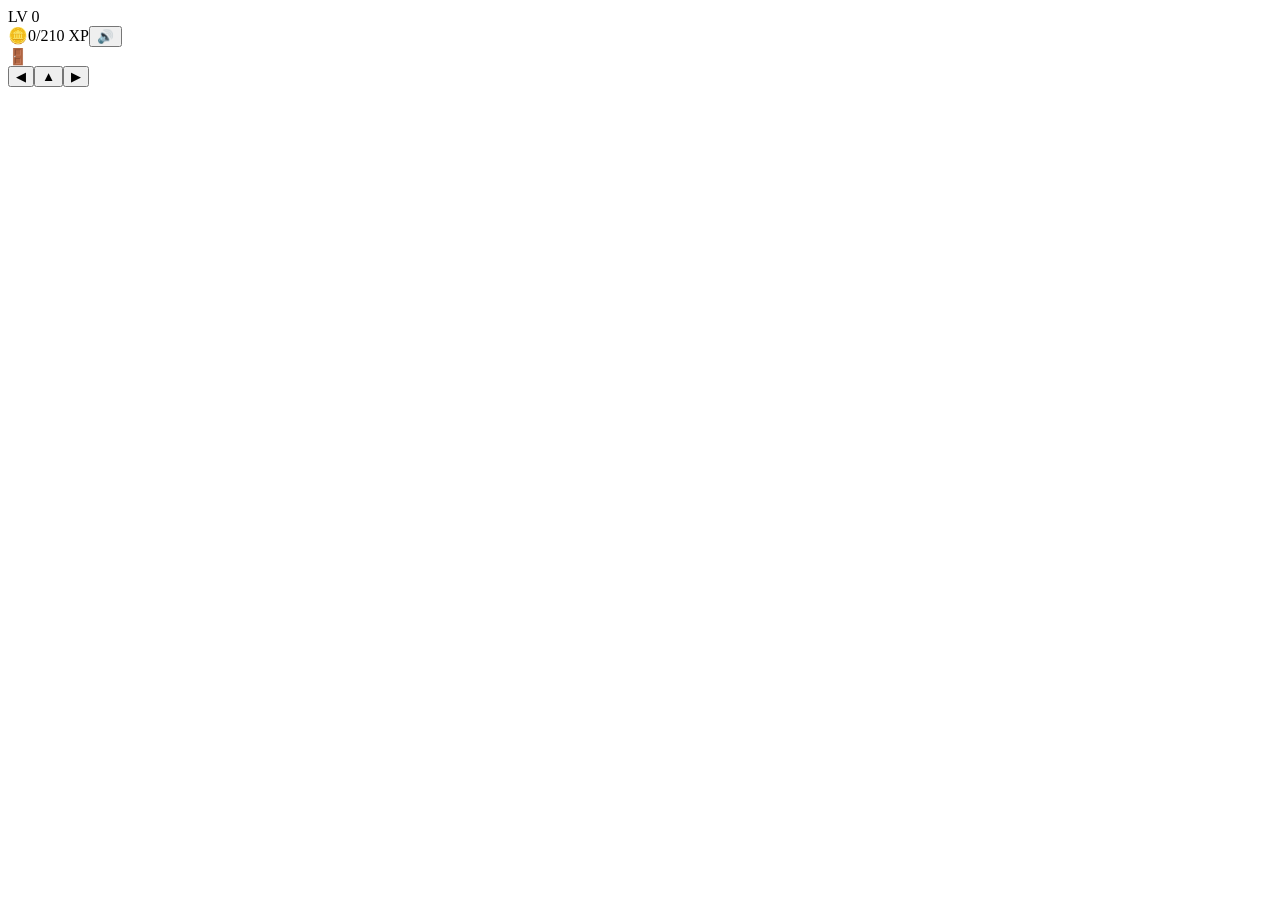
==== index.html @ b3450288 "Add files via upload" ====
<!DOCTYPE html>
<html lang="es">
<head>
<meta charset="UTF-8">
<meta name="viewport" content="width=device-width, initial-scale=1, viewport-fit=cover">
<title>Vanessa Espinosa · Jugadora 1 · Bancolombia</title>
<link rel="preconnect" href="https://fonts.googleapis.com">
<link href="https://fonts.googleapis.com/css2?family=Press+Start+2P&family=Nunito:wght@500;700;800&display=swap" rel="stylesheet">
<link rel="stylesheet" href="style.css?v=17">
</head>
<body>
<div id="app">
  <div id="hud"><span id="lvl">LV 0</span><div id="bar"><div id="fill"></div></div><span id="cc">🪙0/21</span><span id="xp">0 XP</span><button id="mute" aria-label="Sonido">🔊</button></div>
  <main id="stage"></main>
  <div id="dots"></div>
  <div id="ground"><span id="back"></span><span id="door">🚪</span><div id="pl"></div></div>
  <div class="nav"><button id="prev" aria-label="Caminar a la izquierda">◀</button><button id="jump" aria-label="Saltar">▲</button><button id="next" aria-label="Caminar a la derecha">▶</button></div>
</div>
<script src="script.js?v=17"></script>
</body>
</html>
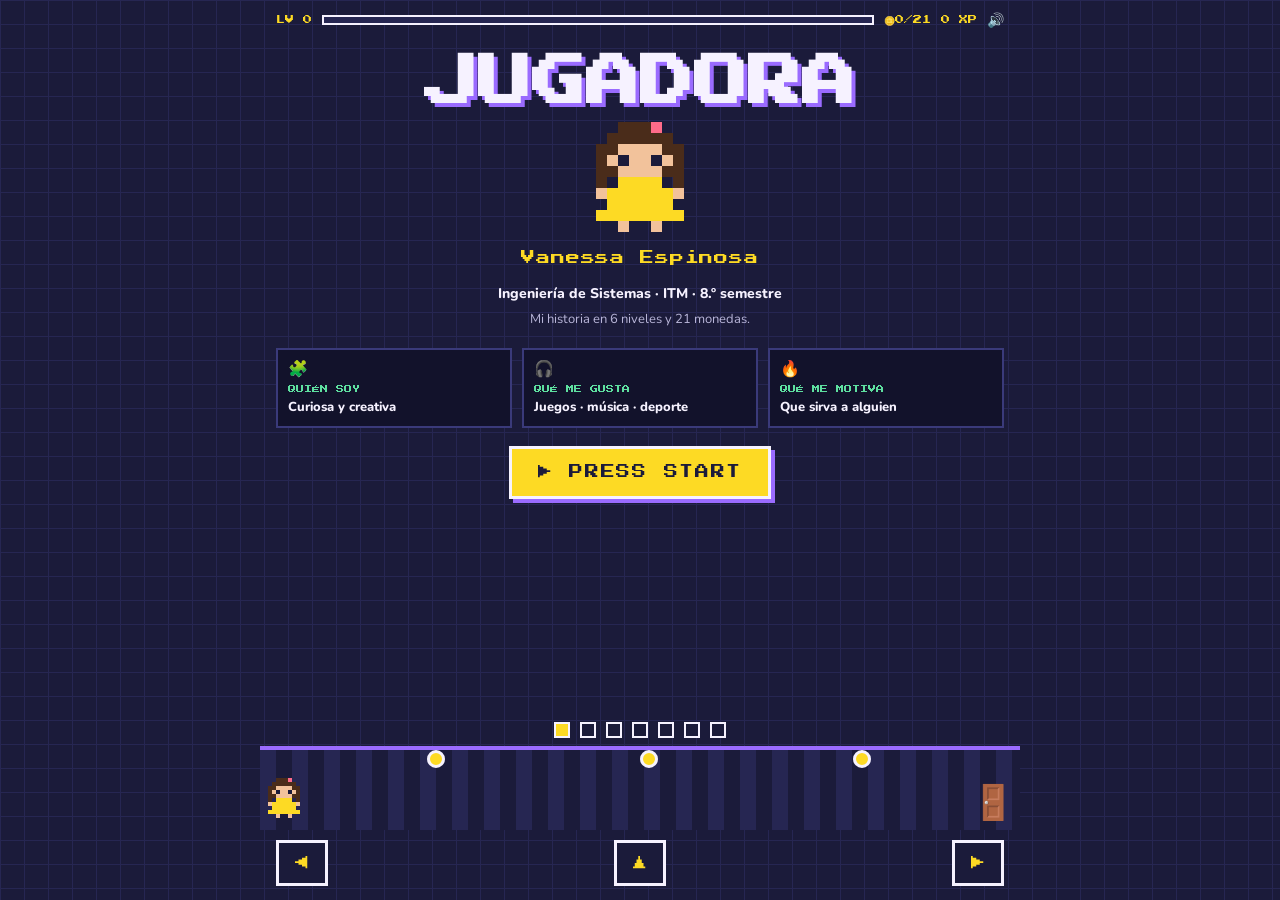
==== commit 2abf62d7: "Rename Index.html to index.html" ====
--- a/index.html
+++ b/index.html
@@ -3,10 +3,142 @@
 <head>
 <meta charset="UTF-8">
 <meta name="viewport" content="width=device-width, initial-scale=1, viewport-fit=cover">
-<title>Vanessa Espinosa · Jugadora 1 · Bancolombia</title>
+<title>Vanessa Espinosa . Jugadora</title>
 <link rel="preconnect" href="https://fonts.googleapis.com">
 <link href="https://fonts.googleapis.com/css2?family=Press+Start+2P&family=Nunito:wght@500;700;800&display=swap" rel="stylesheet">
-<link rel="stylesheet" href="style.css?v=17">
+<style>
+:root{--ink:#1b1b3a;--ink2:#262652;--yellow:#fdda24;--violet:#9a6bff;--mint:#5ee0a0;--pink:#ff6b8a;--paper:#f6f2ff;--muted:#b9b6d9;
+--px:'Press Start 2P','Courier New',monospace;--body:'Nunito','Segoe UI',system-ui,sans-serif}
+*{box-sizing:border-box;margin:0;padding:0;-webkit-tap-highlight-color:transparent}
+html,body{height:100%}
+body{background:var(--ink);color:var(--paper);font-family:var(--body);font-size:16px;line-height:1.5;overflow:hidden;
+background-image:linear-gradient(var(--ink2) 1px,transparent 1px),linear-gradient(90deg,var(--ink2) 1px,transparent 1px);background-size:24px 24px;animation:grid 12s linear infinite}
+@keyframes grid{to{background-position:24px 24px}}
+#app{height:100%;display:flex;flex-direction:column;max-width:760px;margin:0 auto;padding:env(safe-area-inset-top,0) 0 env(safe-area-inset-bottom,0)}
+#hud{display:flex;align-items:center;gap:10px;padding:12px 16px;font-family:var(--px);font-size:9px;color:var(--yellow)}
+#bar{flex:1;height:10px;background:var(--ink2);border:2px solid var(--paper)}
+#fill{height:100%;width:0;background:var(--yellow);transition:width .4s steps(8)}
+#mute{font-size:14px;background:none;border:0;cursor:pointer;color:var(--yellow)}
+main{flex:1;overflow-y:auto;padding:8px 16px 16px;-webkit-overflow-scrolling:touch}
+.screen{display:none}.screen.on{display:block;animation:in .35s steps(7) both}
+@keyframes in{from{opacity:0;transform:translateX(var(--d,30px))}}
+h1,h2{font-family:var(--px);line-height:1.5;color:var(--yellow)}
+h1{font-size:clamp(16px,5.2vw,26px);margin-bottom:14px}
+h2{font-size:clamp(12px,3.6vw,17px);margin-bottom:12px}
+p{margin-bottom:12px}.sub{color:var(--muted)}.c{text-align:center}
+.box{background:var(--ink);border:3px solid var(--paper);box-shadow:5px 5px 0 var(--violet);padding:14px;margin-bottom:18px}
+.box.y{border-color:var(--yellow);box-shadow:5px 5px 0 var(--yellow)}
+.grid{display:grid;grid-template-columns:1fr 1fr;gap:12px;margin-bottom:16px}
+.stat{border:3px solid var(--paper);padding:10px;background:var(--ink);cursor:pointer;text-align:left;color:var(--paper);font-family:var(--body);min-height:92px}
+.stat b{display:block;font-family:var(--px);font-size:18px;color:var(--mint);margin-bottom:6px}
+.stat span{font-size:13px;color:var(--muted)}
+.stat.pop,.item.pop{animation:pop .35s}
+@keyframes pop{40%{transform:scale(1.12) rotate(-2deg)}}
+.btn{font-family:var(--px);font-size:11px;line-height:1.4;background:var(--yellow);color:var(--ink);border:3px solid var(--paper);padding:14px 16px;cursor:pointer;box-shadow:4px 4px 0 var(--violet);touch-action:manipulation}
+.btn:active{transform:translate(3px,3px);box-shadow:1px 1px 0 var(--violet)}
+.btn.alt{background:var(--paper)}.btn[disabled]{opacity:.4;cursor:default}
+button:focus-visible{outline:3px solid var(--mint);outline-offset:3px}
+.blink{animation:blink 1s steps(2) infinite}@keyframes blink{50%{opacity:.25}}
+.sp{display:inline-block}.bob{animation:bob 1s steps(2) infinite}@keyframes bob{50%{transform:translateY(-6px)}}
+.hero{display:flex;justify-content:center;margin:6px 0 18px;cursor:pointer;background:none;border:0}
+.jump{animation:jump .5s ease-out}@keyframes jump{40%{transform:translateY(-40px) rotate(8deg)}}
+.skill{margin-bottom:12px;font-size:14px}.skill i{display:block;height:14px;border:3px solid var(--paper);margin-top:4px;background:var(--ink2)}
+.skill i u{display:block;height:100%;width:0;background:var(--mint);transition:width 1s steps(10)}
+.path{position:relative;padding-top:64px;margin-bottom:16px}
+.path::before{content:"";position:absolute;left:8%;right:8%;top:76px;border-top:4px dashed var(--violet)}
+#av{position:absolute;top:0;left:calc(16.6% - 20px);transition:left .6s steps(10)}
+.nodes{display:flex}.nodes button{flex:1;background:none;border:0;color:var(--paper);font-family:var(--px);font-size:9px;cursor:pointer;padding:0 2px}
+.nodes button s{display:block;width:26px;height:26px;margin:0 auto 8px;background:var(--ink);border:4px solid var(--yellow);text-decoration:none}
+.nodes button.on s{background:var(--yellow)}
+.mis{width:100%;text-align:left;font-family:var(--body);color:var(--paper);cursor:pointer;position:relative}
+.det{max-height:0;overflow:hidden;transition:max-height .5s}.mis.open .det{max-height:340px}
+.stamp{position:absolute;right:10px;top:10px;font-family:var(--px);font-size:9px;color:var(--mint);border:3px solid var(--mint);padding:4px;transform:rotate(-8deg) scale(0);transition:transform .3s cubic-bezier(.3,2,.5,1)}
+.mis.open .stamp{transform:rotate(-8deg) scale(1)}
+.items{display:grid;grid-template-columns:1fr 1fr;gap:10px;margin-bottom:14px}
+.item{font-family:var(--body);font-weight:800;font-size:14px;text-align:left;color:var(--paper);background:var(--ink);border:3px solid var(--muted);padding:10px;cursor:pointer;min-height:56px}
+.item.got{border-color:var(--mint);color:var(--mint)}.item.lock{border-style:dashed;color:var(--muted)}
+.item.open{border-color:var(--yellow);color:var(--yellow);border-style:solid}
+.slots{display:flex;gap:6px;margin-bottom:12px}.slots i{flex:1;height:12px;border:2px solid var(--paper)}.slots i.f{background:var(--mint)}
+.req{width:100%;text-align:left;font-family:var(--body);font-weight:800;color:var(--paper);background:var(--ink);border:3px solid var(--muted);padding:12px;margin-bottom:10px;cursor:pointer;display:flex;gap:10px;align-items:flex-start}
+.req i{font-style:normal;font-family:var(--px);flex:0 0 22px;color:var(--muted)}
+.req small{display:block;font-weight:500;color:var(--muted);max-height:0;overflow:hidden;transition:max-height .4s}
+.req.ok{border-color:var(--mint)}.req.ok i{color:var(--mint)}.req.ok small{max-height:90px;margin-top:4px}
+.nav{display:flex;align-items:center;justify-content:space-between;padding:10px 16px 14px}
+.nav button{touch-action:none;user-select:none;-webkit-user-select:none;font-family:var(--px);font-size:14px;width:52px;height:46px;background:var(--ink);color:var(--yellow);border:3px solid var(--paper);cursor:pointer}
+.nav button[disabled]{opacity:.3}
+#dots{display:flex;gap:10px;justify-content:center;padding:4px 0}
+#dots button{width:16px;height:16px;border:2px solid var(--paper);background:var(--ink);padding:0;cursor:pointer}
+#dots button.on{background:var(--yellow)}#dots button.done{background:var(--violet)}
+#ground{position:relative;z-index:3;height:84px;flex:none;margin-top:4px;border-top:4px solid var(--violet);background:repeating-linear-gradient(90deg,var(--ink2) 0 16px,var(--ink) 16px 32px);user-select:none;-webkit-user-select:none;touch-action:manipulation}
+#pl{position:absolute;left:0;bottom:12px;width:32px;height:40px;z-index:5;will-change:transform}
+#pl span{position:absolute;inset:0}#pl .f2{visibility:hidden}
+#pl.walking .f1{animation:fa .3s steps(1) infinite}#pl.walking .f2{animation:fb .3s steps(1) infinite}
+@keyframes fa{50%{visibility:hidden}}@keyframes fb{50%{visibility:visible}}
+.coin{position:absolute;bottom:62px;width:18px;height:18px;background:var(--yellow);border:3px solid var(--paper);border-radius:50%;animation:spin 1s steps(4) infinite}
+@keyframes spin{50%{transform:scaleX(.3)}}
+#door{position:absolute;right:6px;bottom:10px;font-size:34px;line-height:1;animation:blink 1.2s steps(2) infinite}
+#back{position:absolute;left:6px;bottom:14px;font-family:var(--px);font-size:14px;color:var(--violet)}
+.toast{position:fixed;top:56px;left:50%;margin-left:-60px;width:120px;text-align:center;font-family:var(--px);font-size:10px;color:var(--ink);background:var(--mint);border:3px solid var(--paper);padding:8px;z-index:9;animation:rise 1.3s forwards}
+@keyframes rise{to{transform:translateY(-26px);opacity:0}}
+.pt{position:fixed;width:8px;height:8px;pointer-events:none;z-index:9}
+@media (prefers-reduced-motion:reduce){*{animation:none!important;transition:none!important}}
+#tr{position:absolute;bottom:62px;width:32px;height:32px;z-index:4;animation:bob 1s steps(2) infinite}
+.say{position:absolute;left:8px;right:8px;bottom:122px;min-height:48px;z-index:6;pointer-events:none;background:var(--paper);color:var(--ink);border:3px solid var(--ink2);box-shadow:4px 4px 0 var(--violet);padding:8px;font-weight:800;font-size:14px;line-height:1.3}
+.box a{color:var(--yellow);font-weight:800}#lvl{cursor:pointer}
+#md{position:fixed;inset:0;z-index:20;display:flex;align-items:center;justify-content:center;padding:16px;background:rgba(27,27,58,.94);animation:mdin .3s steps(4)}
+@keyframes mdin{from{opacity:0}}
+.mc{width:100%;max-width:420px;max-height:92vh;overflow:auto;text-align:center;background:var(--ink);border:4px solid var(--yellow);box-shadow:8px 8px 0 var(--violet);padding:20px 16px;animation:mpop .5s cubic-bezier(.3,1.6,.5,1)}
+@keyframes mpop{from{transform:scale(.3);opacity:0}}
+.award-row{display:flex;align-items:center;justify-content:center;gap:14px;margin:0 auto}
+.mtr{display:inline-block;animation:drop 1s cubic-bezier(.3,1.5,.5,1) .3s both,glow 1.4s steps(2) 1.3s infinite}
+.award-photo{width:68px;height:88px;object-fit:cover;object-position:center 25%;border:3px solid var(--paper);box-shadow:4px 4px 0 var(--violet);transform:rotate(4deg);animation:drop 1s cubic-bezier(.3,1.5,.5,1) .3s both}
+@keyframes drop{from{transform:translateY(-160px) scale(.3) rotate(-25deg);opacity:0}}
+@keyframes glow{50%{filter:drop-shadow(0 0 12px #fdda24)}}
+.mc h2{margin:10px 0 4px;animation:up .5s .9s both}.mc .th{font-family:var(--px);font-size:13px;color:var(--mint);margin-bottom:12px;animation:up .5s 1.1s both}
+@keyframes up{from{transform:translateY(14px);opacity:0}}
+.mg{display:grid;grid-template-columns:repeat(3,1fr);gap:8px;margin:12px 0;animation:up .5s 1.3s both}
+.mg div{border:3px solid var(--paper);padding:8px 4px}.mg b{display:block;font:13px var(--px);color:var(--mint);margin-bottom:4px}.mg span{font-size:12px;color:var(--muted)}
+.mc .y{color:var(--yellow);font-weight:800}.mc a{color:var(--yellow);font-weight:800}
+
+/* portada */
+.ttl{text-align:center;font-size:clamp(20px,7.2vw,54px);line-height:1.15;margin:4px 0 6px;color:var(--paper);text-shadow:4px 4px 0 var(--violet);letter-spacing:0}
+.ttl span{display:block}
+.ttl .vs{display:inline-block;font-size:.72em;color:var(--yellow);text-shadow:3px 3px 0 var(--pink);transform:rotate(-8deg);margin:6px 0 10px}
+.hero{display:flex;justify-content:center;margin:8px 0 16px;cursor:pointer}
+.hero svg{display:block;max-width:100%;height:auto}
+.nm{font-family:var(--px);font-size:clamp(11px,3.2vw,14px);color:var(--yellow);text-align:center;margin:0 0 14px;letter-spacing:.06em}
+.cards3{display:grid;grid-template-columns:repeat(3,1fr);gap:10px;margin:0 0 18px}
+.cards3>button{font-family:var(--body);color:var(--paper);cursor:pointer;background:#12122b;border:2px solid #3a3a7a;padding:10px;text-align:left}
+.cards3>button:hover{border-color:var(--yellow);transform:translateY(-2px)}
+.cards3 i{display:block;font-style:normal;font-size:16px;line-height:1.2;margin-bottom:4px}
+.cards3 small{display:block;font-family:var(--px);font-size:clamp(6px,1.5vw,8px);line-height:1.5;color:var(--mint);margin-bottom:4px}
+.cards3 b{display:block;font-size:clamp(11px,2.4vw,13px);line-height:1.3;font-weight:800}
+#go{font-size:clamp(11px,3vw,14px);letter-spacing:.12em;padding:14px 26px}
+.mis.eta.open .det{max-height:900px}
+.eta .stamp{top:auto;bottom:10px}
+
+/* ficha */
+#fcm{position:fixed;inset:0;z-index:20;display:flex;align-items:center;justify-content:center;padding:16px;background:rgba(10,10,28,.88);animation:mdin .3s steps(4)}
+.fc{position:relative;width:100%;max-width:560px;max-height:86vh;overflow:auto;text-align:left;background:#17172f;border:3px solid var(--paper);box-shadow:8px 8px 0 var(--violet);padding:20px 16px 16px;animation:mpop .45s cubic-bezier(.3,1.6,.5,1)}
+.fctag{display:block;font:9px/1.5 var(--px);color:var(--yellow);margin:0 0 14px;padding-right:36px}
+.fcx{position:absolute;top:10px;right:10px;width:32px;height:32px;background:#2a2a5c;border:2px solid #4a4a8a;color:var(--paper);font-size:14px;cursor:pointer}
+.fcprofile{display:flex;align-items:center;gap:14px;margin-bottom:14px}
+.fcav{flex:none;background:#262652;border:2px solid #4a4a8a;padding:4px;line-height:0}
+.fcav svg{width:48px;height:60px}
+.fcname{font:clamp(11px,3vw,16px)/1.5 var(--px);color:var(--yellow);margin:0 0 6px}
+.fcdegree{font-size:13px;font-weight:800;margin:0}
+.fcg{display:grid;grid-template-columns:repeat(3,minmax(0,1fr));gap:10px}
+.fcg>div{min-width:0;background:#0f0f24;border:2px solid #3a3a7a;border-top:5px solid var(--violet);padding:12px 8px;text-align:center}
+.fcg .fm{border-top-color:var(--mint)}.fcg .fy{border-top-color:var(--yellow)}
+.fcg i{display:block;font-style:normal;font-size:20px;line-height:1.2;margin-bottom:6px}
+.fcg small{display:block;font:clamp(6px,1.7vw,9px)/1.5 var(--px);color:var(--yellow);margin-bottom:8px}
+.fcg p{font-size:clamp(10px,2.5vw,13px);line-height:1.4;margin:0}
+.chips{display:grid;grid-template-columns:repeat(2,minmax(0,1fr));gap:6px}
+.chips span{display:flex;align-items:center;justify-content:center;min-height:34px;font-size:clamp(9px,2.3vw,12px);font-weight:800;line-height:1.3;background:#34344a;border:1px solid #55556d;padding:5px 4px}
+.btn.alt.fcb{background:#2a2a5c;color:var(--paper);border-color:#4a4a8a}
+.fcactions{text-align:center;margin:14px 0 0}
+
+</style>
 </head>
 <body>
 <div id="app">
@@ -16,6 +148,203 @@
   <div id="ground"><span id="back"></span><span id="door">🚪</span><div id="pl"></div></div>
   <div class="nav"><button id="prev" aria-label="Caminar a la izquierda">◀</button><button id="jump" aria-label="Saltar">▲</button><button id="next" aria-label="Caminar a la derecha">▶</button></div>
 </div>
-<script src="script.js?v=17"></script>
+<script>
+const DATO_EXTRA_EN_MONEDAS=false; // pon false para que las monedas solo sumen al contador y a los XP
+/* ====== EDITA AQUÍ lo personal (no está en tu hoja de vida) ====== */
+const YO={
+  nombre:"Vanessa Espinosa",
+  meGusta:["Completa aquí un hobby (ej.: crear contenido audiovisual)","Completa aquí otro gusto (ej.: música, series, deporte)"],
+  datoCurioso:"Completa aquí un dato que te haga única"
+};
+/* ================================================================= */
+const $=(s,r=document)=>r.querySelector(s), $$=(s,r=document)=>[...r.querySelectorAll(s)];
+const RM=matchMedia("(prefers-reduced-motion:reduce)").matches;
+let xp=0,mute=false,AC;const st={items:0};
+
+/* sonido */
+function beep(f=520,d=.08,t="square"){if(mute)return;try{AC=AC||new(window.AudioContext||window.webkitAudioContext)();const o=AC.createOscillator(),g=AC.createGain();o.type=t;o.frequency.value=f;g.gain.value=.05;o.connect(g);g.connect(AC.destination);o.start();g.gain.exponentialRampToValueAtTime(.0001,AC.currentTime+d);o.stop(AC.currentTime+d)}catch(e){}}
+const jingle=()=>{[523,659,784,1046].forEach((f,i)=>setTimeout(()=>beep(f,.12),i*110));PL.hop()};
+$("#mute").onclick=e=>{mute=!mute;e.target.textContent=mute?"🔇":"🔊"};
+
+/* sprites pixel */
+function sprite(m,c,px=8){let r="";m.forEach((row,y)=>[...row].forEach((k,x)=>{if(c[k])r+=`<rect x="${x}" y="${y}" width="1" height="1" fill="${c[k]}"/>`}));
+return `<svg viewBox="0 0 ${m[0].length} ${m.length}" width="${m[0].length*px}" height="${m.length*px}" shape-rendering="crispEdges" aria-hidden="true">${r}</svg>`}
+const WOMAN=l=>["..HHHP..",".HHHHHH.","HHSSSSHH","HSeSSeSH","HHSSSSHH","H.BBBB.H","SBBBBBBS",".BBBBBB.","BBBBBBBB",l];
+const WC={H:"#4a2c1a",S:"#f2c29b",e:"#1b1b3a",B:"#fdda24",L:"#f2c29b",P:"#ff6b8a"};
+const HERO=sprite(WOMAN("..L..L.."),WC,8);
+const HEROS=HERO.replace(/width="64" height="80"/,'width="40" height="50"');
+
+/* efectos */
+function tw(el,txt,sp=20){clearInterval(el._t);if(RM){el.textContent=txt;return}el.textContent="";let i=0;el._t=setInterval(()=>{el.textContent=txt.slice(0,++i);if(i>=txt.length)clearInterval(el._t)},sp)}
+function burst(x,y,n=14){if(RM)return;const C=["#fdda24","#9a6bff","#5ee0a0","#f6f2ff"];for(let i=0;i<n;i++){const p=document.createElement("i");p.className="pt";p.style.cssText=`left:${x}px;top:${y}px;background:${C[i%4]}`;document.body.appendChild(p);const a=Math.random()*6.28,d=40+Math.random()*80;p.animate([{transform:"translate(0,0)",opacity:1},{transform:`translate(${Math.cos(a)*d}px,${Math.sin(a)*d+30}px) rotate(200deg)`,opacity:0}],{duration:750,easing:"ease-out"}).onfinish=()=>p.remove()}}
+function confetti(){for(let k=0;k<7;k++)setTimeout(()=>burst(Math.random()*innerWidth,innerHeight*.25,20),k*170)}
+function ctr(el){const r=el.getBoundingClientRect();return[r.left+r.width/2,r.top+r.height/2]}
+function toast(t){const d=document.createElement("div");d.className="toast";d.textContent=t;document.body.appendChild(d);setTimeout(()=>d.remove(),1300)}
+function gain(n){xp+=n;$("#xp").textContent=xp+" XP";toast("+"+n+" XP")}
+function anim(el,c){el.classList.remove(c);void el.offsetWidth;el.classList.add(c)}
+
+/* ficha de personaje */
+function openFicha(){if($("#fcm"))return;const m=document.createElement("div");m.id="fcm";m.setAttribute("role","dialog");m.setAttribute("aria-modal","true");m.setAttribute("aria-labelledby","fctitle");
+m.innerHTML=`<div class="fc"><button class="fcx" id="fcx" aria-label="Cerrar">✕</button>
+<h2 class="fctag" id="fctitle">INFORMACIÓN DEL PERSONAJE</h2>
+<div class="fcprofile"><div class="fcav">${HERO}</div><div><h3 class="fcname">${YO.nombre}</h3><p class="fcdegree">Ingeniería de Sistemas · ITM · 8.º semestre</p></div></div>
+<div class="fcg">
+<div class="fv"><i>🧩</i><small>QUIÉN SOY</small><p>Curiosa y creativa. Pasé de los medios audiovisuales al desarrollo de software; hoy estudio Ingeniería de Sistemas.</p></div>
+<div class="fm"><i>🎧</i><small>QUÉ ME GUSTA</small><div class="chips"><span>🎵 Música</span><span>📺 Series</span><span>🎮 Juegos</span><span>⚽ Deportes</span><span>🧶 Crochet</span></div></div>
+<div class="fy"><i>🔥</i><small>QUÉ ME MOTIVA</small><p>Aprender cosas nuevas y crear soluciones que le sirvan a alguien.</p></div>
+</div>
+<p class="fcactions"><button class="btn alt fcb" id="fcno">CERRAR</button></p></div>`;
+document.body.appendChild(m);beep(660,.1);
+const close=()=>{m.remove();document.removeEventListener("keydown",esc)},esc=ev=>{if(ev.key==="Escape")close()};
+document.addEventListener("keydown",esc);
+$("#fcx",m).onclick=close;$("#fcno",m).onclick=close;m.addEventListener("pointerdown",ev=>{if(ev.target===m)close()});
+$("#fcx",m).focus()}
+/* pantallas */
+const S=[];
+S.push({h:`<h1 class="ttl"><span>JUGADORA </span></h1>
+<div class="hero" id="hero" role="img" aria-label="Vanessa, tu jugadora">${HERO.replace(/width="64" height="80"/,'width="88" height="110"')}</div>
+<p class="nm">${YO.nombre}</p>
+<p class="c" style="font-weight:800;font-size:14px;margin-bottom:6px">Ingeniería de Sistemas · ITM · 8.º semestre</p>
+<p class="sub c" style="font-size:13px;margin-bottom:18px">Mi historia en 6 niveles y 21 monedas.</p>
+<div class="cards3">
+<button type="button" aria-label="Ver información del personaje: quién soy"><i>🧩</i><small>QUIÉN SOY</small><b>Curiosa y creativa</b></button>
+<button type="button" aria-label="Ver información del personaje: qué me gusta"><i>🎧</i><small>QUÉ ME GUSTA</small><b>Juegos · música · deporte</b></button>
+<button type="button" aria-label="Ver información del personaje: qué me motiva"><i>🔥</i><small>QUÉ ME MOTIVA</small><b>Que sirva a alguien</b></button></div>
+<p class="c"><button class="btn blink" id="go">▶ PRESS START</button></p>`,
+init(e){$("#go",e).onclick=()=>show(1);$$(".cards3 button",e).forEach(card=>card.onclick=openFicha);
+$("#hero",e).onclick=ev=>{anim($("#hero",e),"jump");beep(520,.1)}}});
+
+S.push({h:`<h2>Datos personales · Mi historia</h2><p class="sub">Toca cada etapa para abrirla.</p>
+<button class="box y mis eta"><span class="stamp">¡LISTO!</span><p><b>0 A 10 AÑOS</b><br><span class="sub">Familia, deporte y colegio</span></p>
+<div class="det"><p>• Crecí con mis padres y mis hermanos, en una familia muy unida.</p><p>• Mi mamá me inscribió en el INDER: practiqué varios deportes, competí y gané algunas medallas.</p><p>• También practiqué hockey subacuático, sin llegar a competir.</p><p>• Estudié en la I.E. Caracas desde preescolar.</p></div></button>
+<button class="box mis eta"><span class="stamp">¡LISTO!</span><p><b>10 A 15 AÑOS</b><br><span class="sub">Música</span></p>
+<div class="det"><p>• Seguí mis estudios en la I.E. Caracas.</p><p>• A los 13 años entré a una red musical: toqué violín y luego viola.</p><p>• También recibí formación en canto y asistí a varios conciertos.</p></div></button>
+<button class="box mis eta"><span class="stamp">¡LISTO!</span><p><b>15 A 20 AÑOS</b><br><span class="sub">Escritura, audiovisual y tecnología</span></p>
+<div class="det"><p>• A los 16 años, en grado once, mi texto fue seleccionado en un taller de escritura de la Alcaldía de Medellín.</p><p>• Hice la media técnica en Medios Audiovisuales (convenio colegio–ITM), en la primera promoción. Para enfocarme dejé la red musical.</p><p>• Me volví más extrovertida y descubrí que mi verdadero interés era la tecnología.</p><p>• En el ITM me gradué como Tecnóloga en Desarrollo de Software y seguí con Ingeniería de Sistemas.</p><p>• En el semillero (4.º a 7.º semestre) saqué adelante sola Ruta Violeta, que llegó hasta la Vicerrectoría, y luego apoyé el frontend de Neurolab.</p><p>• Ruta Violeta es mi proyecto más significativo: ahí aprendí Power Apps y Power Automate.</p></div></button>
+<div class="box"><p><b>Lo que me motiva</b></p><p>Aprender por iniciativa propia: además de mis clases me certifiqué en AWS y sigo profundizando. Y que lo que construyo tenga un propósito, como la Ruta Violeta.</p></div>`,
+init(e){$$(".eta",e).forEach(m=>m.onclick=()=>{const o=m.classList.toggle("open");if(o){beep(880,.12);burst(...ctr(m),10);if(!m.dataset.x){m.dataset.x=1;gain(25)}}})}});
+
+S.push({h:`<h2>Selección de personaje</h2>
+<div class="box"><p><b>Clase:</b> Tecnóloga en Desarrollo de Software, hoy ingeniera de sistemas en formación.</p><p><b>Poder especial:</b> aprendo por iniciativa propia.</p></div>
+<p class="sub">Toca las tarjetas para descubrir más.</p>
+<div class="grid">
+<button class="stat" data-d="Semillero de ciencia de datos y low code."><b>~2</b><span>años en DataUrban</span></button>
+<button class="stat" data-d="Ruta Violeta y Neurolab, ambos en el ITM."><b>2</b><span>proyectos reales</span></button>
+<button class="stat" data-d="Cloud Practitioner, obtenida en octubre de 2026."><b>AWS</b><span>certificación</span></button>
+<button class="stat" data-d="Tecnología graduada en 2025, ingeniería en curso."><b>8.º</b><span>semestre</span></button></div>
+<div id="sk"></div>`,
+enter(e){const K=[["Aprendizaje autónomo",95],["Trabajo en equipo",88],["Planificación",85],["Rigor y disciplina",90]];
+$("#sk",e).innerHTML=K.map(([n])=>`<div class="skill">${n}<i><u></u></i></div>`).join("");setTimeout(()=>$$("u",e).forEach((u,i)=>u.style.width=K[i][1]+"%"),80)},
+init(e){$$(".stat",e).forEach(c=>c.onclick=()=>{const f=!c.dataset.s;c.dataset.s=1;$("span",c).textContent=c.dataset.d;anim(c,"pop");beep(660,.07);if(f)gain(20)})}});
+
+S.push({h:`<h2>Nivel 1 · El origen</h2>
+<p class="sub">Mueve a tu personaje por el mapa.</p>
+<div class="path"><div id="av" class="sp bob">${HEROS}</div>
+<div class="nodes"><button><s></s>2022</button><button><s></s>2025</button><button><s></s>HOY</button></div></div>
+<div class="box y"><p id="ot" style="min-height:96px"></p></div>`,
+init(e){const T=["Bachiller técnica en Medios Audiovisuales. De ahí viene mi gusto por comunicar de forma visual.","Tecnóloga en Desarrollo de Software en el ITM: aquí empecé a construir soluciones reales.","Ingeniería de Sistemas en el ITM, y lista para mi práctica profesional."],L=["16.6%","50%","83.3%"],done=new Set;
+const go=i=>{$("#av",e).style.left=`calc(${L[i]} - 20px)`;$$(".nodes button",e).forEach((b,k)=>b.classList.toggle("on",k===i));tw($("#ot",e),T[i]);beep(400+i*150,.1);if(!done.has(i)){done.add(i);gain(15)}};
+$$(".nodes button",e).forEach((b,i)=>b.onclick=()=>go(i));e._go=go},
+enter(e){e._go(0)}});
+
+S.push({h:`<h2>Nivel 2 · Misiones</h2><p class="sub">Toca una misión para abrirla.</p>
+<button class="box y mis"><span class="stamp">¡COMPLETA!</span><p><b>Ruta Violeta</b><br><span class="sub">Feb 2024 – May 2026</span></p>
+<div class="det"><p><b>Reto:</b> un canal seguro para reportar acoso y violencia de género.</p><p><b>Acción:</b> app responsive con Power Apps, listas en SharePoint y alertas con Power Automate.</p><p><b>Resultado:</b> reportes con alertas automáticas y protocolo de la ruta de atención.</p></div></button>
+<button class="box mis"><span class="stamp">¡COMPLETA!</span><p><b>Neurolab</b><br><span class="sub">Ago 2025 – May 2026</span></p>
+<div class="det"><p><b>Reto:</b> centralizar la gestión de pruebas psicológicas institucionales.</p><p><b>Acción:</b> frontend con React, HTML y CSS, con vistas por rol, y trabajo en equipo con Git.</p><p><b>Resultado:</b> interfaces distintas para estudiante, psicólogo y administrador.</p></div></button>`,
+init(e){$$(".mis",e).forEach(m=>m.onclick=()=>{const o=m.classList.toggle("open");if(o){beep(880,.12);burst(...ctr(m),10);if(!m.dataset.x){m.dataset.x=1;gain(40)}}})}});
+
+const OBJ=[["Power Automate","Automatizó las alertas de Ruta Violeta. Es la base para la automatización de procesos."],["SharePoint","Almacenar y consultar reportes: administración centralizada de información."],["Power Apps","Interfaces conectadas a datos, con low code y en poco tiempo."],["Python (académico)","Lo he visto en la academia, junto con Java y SQL Server. Mi punto de partida para seguir automatizando."],["Office 365","Mi entorno diario de trabajo en proyectos y semillero."],["Git + React","Trabajo en equipo con control de versiones y desarrollo de interfaces."],["AWS Cloud","Certificada en octubre de 2026: aprendo rápido y por mi cuenta."],["🔒 Power BI","Se desbloquea al completar el inventario."]];
+S.push({h:`<h2>Inventario</h2><p class="sub">Recoge los 7 objetos y desbloquea el último.</p>
+<div class="slots" id="sl"></div><div class="items" id="it"></div>
+<div class="box y" style="min-height:96px"><p id="why" class="sub">Elige un objeto…</p></div>`,
+init(e){const got=new Set,sl=$("#sl",e);sl.innerHTML="<i></i>".repeat(7);
+OBJ.forEach(([n,d],i)=>{const b=document.createElement("button");b.className="item"+(i===7?" lock":"");b.textContent=n;
+b.onclick=ev=>{if(i===7&&got.size<7){anim(b,"pop");beep(150,.15);$("#why",e).textContent="Aún falta recoger "+(7-got.size)+" objetos.";return}
+tw($("#why",e),(i===7?"Power BI: está en mi lista para profundizar en conocimientos, y mi historial con AWS dice que lo haré rápido. ":"")+(i===7?"":d));anim(b,"pop");
+if(i===7){b.classList.add("open");if(!b.dataset.x){b.dataset.x=1;gain(60);confetti();jingle()}return}
+beep(500+i*60,.09);burst(ev.clientX,ev.clientY,10);if(!got.has(i)){got.add(i);st.items=got.size;b.classList.add("got");sl.children[got.size-1].classList.add("f");gain(15);
+if(got.size===7){$$(".item",e)[7].textContent="🔓 Power BI";toast("¡Completo!");jingle()}}};
+$("#it",e).appendChild(b)})}});
+
+const REQ=[["Python y programación","Lo he trabajado en la academia, con Java y SQL Server, y lo aplico en mis proyectos."],["Automatizar procesos","Lo hice con Power Automate en Ruta Violeta."],["Office y trabajo en equipo","Office 365, SharePoint y Git en proyectos colaborativos."],["Orientación al logro","Cerré dos proyectos y obtuve la certificación de AWS por iniciativa propia."]];
+S.push({h:`<h2>¿Continuar? Por qué esta vacante</h2><p class="sub">Toca cada requisito para validarlo. Al terminar, camina hasta el final del suelo y salta para coger el trofeo 🏆.</p><div id="rq"></div>
+<p class="c"><button class="btn" id="win" disabled>▶ SÍ, CONTINUAR</button></p><div class="box" id="end" hidden></div>`,
+init(e){let n=0;REQ.forEach(([t,d])=>{const b=document.createElement("button");b.className="req";b.innerHTML=`<i>□</i><span>${t}<small>${d}</small></span>`;
+b.onclick=ev=>{if(b.classList.contains("ok"))return;b.classList.add("ok");$("i",b).textContent="✔";beep(700,.1);burst(ev.clientX,ev.clientY,10);gain(25);if(++n===4){$("#win",e).disabled=false;$("#win",e).classList.add("blink");jingle()}};$("#rq",e).appendChild(b)});
+e._fin=()=>{if($("#md"))return;const first=!e._d;e._d=1;const n=Object.values(got).reduce((a,s)=>a+s.size,0),TT=S.length*3,r=n>=TT?"de ORO: ¡juntaste todas las monedas!":n>=TT/2?"de PLATA: ¡muy buen recorrido!":"de BRONCE: ¡aún quedan monedas por descubrir!";
+ const w=$("#win",e);w.hidden=true;if(first){confetti();jingle()}
+ const m=document.createElement("div");m.id="md";m.setAttribute("role","dialog");m.setAttribute("aria-modal","true");m.setAttribute("aria-labelledby","mt");
+ m.innerHTML=`<div class="mc"><div class="award-row"><div class="mtr">${TROPHY.replace(/width="32" height="32"/,'width="88" height="88"')}</div><img class="award-photo" src="FotoPracticas.jpeg" alt="Foto de Vanessa"></div><h2 id="mt">¡Nivel completado!</h2><p class="th">¡Gracias por jugar!</p>
+ <div class="mg"><div><b>${xp}</b><span>XP</span></div><div><b>${n}/${TT}</b><span>Monedas</span></div><div><b>${st.items}/7</b><span>Objetos</span></div></div>
+ <p>Trofeo ${r}</p><p>Contacto: <a href="https://linkedin.com/in/vanessa-espinosa-cardona" target="_blank" rel="noopener">LinkedIn</a> · vanesaespinosa2013@gmail.com</p><p class="y">Siguiente nivel: trabajar juntos.</p>
+ <p><button class="btn" id="mx">Cerrar</button> <button class="btn alt" id="mr">Jugar otra vez</button></p></div>`;
+ document.body.appendChild(m);const close=()=>{m.remove();w.hidden=false;w.disabled=false;w.classList.remove("blink");w.textContent="🏆 VER RESUMEN"};
+ $("#mx",m).onclick=close;$("#mr",m).onclick=()=>location.reload();m.addEventListener("keydown",ev=>{if(ev.key==="Escape")close()});$("#mx",m).focus()};
+$("#win",e).onclick=e._fin}});
+
+/* motor */
+const stage=$("#stage"),dots=$("#dots");let cur=0,prev=-1;const seen=new Set;
+S.forEach(s=>{const d=document.createElement("section");d.className="screen";d.innerHTML=s.h;stage.appendChild(d);s.el=d;{const b=document.createElement("button"),i=dots.children.length;b.setAttribute("aria-label","Nivel "+i);b.onclick=()=>show(i);dots.appendChild(b)}});
+S.forEach(s=>s.init&&s.init(s.el));
+function show(i){prev=cur;cur=Math.max(0,Math.min(S.length-1,i));
+S.forEach((s,k)=>{s.el.classList.remove("on");if(k===cur){s.el.style.setProperty("--d",cur>=prev?"30px":"-30px");void s.el.offsetWidth;s.el.classList.add("on")}});
+if(!seen.has(cur)){seen.add(cur)}if(S[cur].enter)S[cur].enter(S[cur].el);
+[...dots.children].forEach((d,k)=>d.className=k===cur?"on":seen.has(k)?"done":"");
+lvlUpd();$("#fill").style.width=cur/(S.length-1)*100+"%";
+stage.scrollTop=0;if(cur!==prev)beep(330,.06);PL.onShow(cur>=prev?1:-1)}
+
+
+let x0=null;stage.addEventListener("touchstart",e=>{x0=e.touches[0].clientX},{passive:true});
+stage.addEventListener("touchend",e=>{if(x0===null)return;const dx=e.changedTouches[0].clientX-x0;x0=null;if(Math.abs(dx)>90)show(cur+(dx<0?1:-1))});
+
+/* personaje que camina y salta */
+const gr=$("#ground"),pl=$("#pl"),COINS=[.22,.5,.78],got={};let taps=0;
+const HM=WOMAN,HC=WC;
+pl.innerHTML=`<span class="f1">${sprite(HM("..L..L.."),HC,4)}</span><span class="f2">${sprite(HM(".L....L."),HC,4)}</span>`;
+const REW=["Busco mi práctica en software, datos o nube.","Además de mis clases, me certifiqué en AWS por iniciativa propia.","Mi formación audiovisual me ayuda a comunicar ideas de forma visual.","En Ruta Violeta implementé alertas automáticas con Power Automate.","Ya he usado Power Apps, Power Automate y SharePoint en proyectos reales.","En Neurolab hice interfaces por rol: estudiante, psicólogo y administrador.","Mi inglés es básico, pero lo estoy estudiando.","Estoy lista para aprender Power BI y lo que haga falta."];
+const TROPHY=sprite(["..YYYY..","Y.YWYY.Y","YYYWYYYY",".YYYYYY.","..YYYY..","...YY...","...YY...","..OOOO.."],{Y:"#fdda24",W:"#fff6b0",O:"#b8860b"},4);let TG=0;
+function say(t){$$(".say",gr).forEach(b=>b.remove());const b=document.createElement("div");b.className="say";gr.appendChild(b);tw(b,t,16);setTimeout(()=>b.remove(),5500)}
+const vib=n=>{try{navigator.vibrate&&navigator.vibrate(n)}catch(e){}};
+function coinFx(){vib(15);const n=Object.values(got).reduce((a,s)=>a+s.size,0);$("#cc").textContent="🪙"+n+"/"+S.length*3;if(got[cur].size===3){gain(30);if(DATO_EXTRA_EN_MONEDAS)say("🪙 "+REW[cur])}}
+function collectTrophy(){const t=$("#tr",gr);if(!t)return;const[bx,by]=ctr(t);t.remove();TG=1;vib([40,30,80]);beep(1046,.15);burst(bx,by,24);gain(200);setTimeout(()=>S[S.length-1].el._fin(),600)}
+const PL={x:8,y:0,vy:0,hold:0,face:1,target:null,lock:0,
+ jump(){if(this.y===0){this.vy=400;beep(520,.1)}},
+ hop(){if(this.y===0)this.vy=300},
+ auto(d){this.target=d>0?gr.clientWidth-30:6},
+ onShow(dir){const W=gr.clientWidth,last=cur===S.length-1;this.x=dir>0?8:W-70;this.face=dir;this.target=null;this.hold=0;this.lock=0;this.hop();
+  $$(".coin,.say,#tr",gr).forEach(c=>c.remove());got[cur]=got[cur]||new Set;
+  COINS.forEach((f,i)=>{if(got[cur].has(i))return;const c=document.createElement("i");c.className="coin";c.style.left=f*100+"%";c.dataset.i=i;gr.appendChild(c)});
+  if(last&&!TG){const t=document.createElement("div");t.id="tr";t.innerHTML=TROPHY;t.style.left=(W-92)+"px";gr.appendChild(t)}
+  $("#door").textContent=last?"":"🚪";$("#back").textContent=cur?"◀":""}};
+let t0=performance.now();
+requestAnimationFrame(function loop(t){const dt=Math.min(.05,(t-t0)/1000);t0=t;const P=PL,W=gr.clientWidth;let d=P.hold;
+ if(P.target!==null){const df=P.target-P.x;if(Math.abs(df)<5)P.target=null;else d=Math.sign(df)}
+ if(d){P.x+=d*150*dt;P.face=d}
+ if(P.y>0||P.vy>0){P.vy-=1300*dt;P.y+=P.vy*dt;if(P.y<=0){P.y=0;P.vy=0}}
+ if(P.x>W-46){if(cur<S.length-1&&!P.lock){P.lock=1;show(cur+1)}else P.x=W-46}
+ else if(P.x<=4){P.x=4;if(d<0&&cur>0&&!P.lock){P.lock=1;show(cur-1)}}
+ pl.classList.toggle("walking",!!d&&P.y===0);
+ pl.style.transform=`translate(${P.x}px,${-P.y}px) scaleX(${P.face})`;
+ $$(".coin",gr).forEach(c=>{const cx=parseFloat(c.style.left)/100*W;if(Math.abs(P.x+16-cx)<24&&P.y>8&&P.y<70){const[bx,by]=ctr(c);got[cur].add(+c.dataset.i);c.remove();beep(988,.08);burst(bx,by,8);gain(10);coinFx()}});
+ const tr=$("#tr",gr);if(tr&&Math.abs(P.x+16-(tr.offsetLeft+16))<26&&P.y>10&&P.y<85)collectTrophy();
+ requestAnimationFrame(loop)});
+gr.addEventListener("pointerdown",e=>{const r=gr.getBoundingClientRect();PL.target=Math.max(4,Math.min(r.width-30,e.clientX-r.left-16))});
+pl.addEventListener("pointerdown",e=>{e.stopPropagation();PL.target=null;PL.jump();if(++taps===5){gain(50);toast("¡Secreto!");jingle()}});
+[["#prev",-1],["#next",1]].forEach(([s,d])=>{const b=$(s);b.onpointerdown=e=>{e.preventDefault();PL.hold=d;PL.target=null;beep(260,.04)};["pointerup","pointerleave","pointercancel"].forEach(v=>b["on"+v]=()=>{if(PL.hold===d)PL.hold=0})});
+$("#jump").onpointerdown=e=>{e.preventDefault();PL.jump()};
+addEventListener("keydown",e=>{if(e.key==="ArrowRight")PL.hold=1;else if(e.key==="ArrowLeft")PL.hold=-1;else if(e.key==="ArrowUp"||e.key===" "){e.preventDefault();PL.jump()}});
+addEventListener("keyup",e=>{if((e.key==="ArrowRight"&&PL.hold===1)||(e.key==="ArrowLeft"&&PL.hold===-1))PL.hold=0});
+addEventListener("contextmenu",e=>{if(e.target.closest(".nav,#ground"))e.preventDefault()});
+setInterval(()=>{if(!PL.hold&&PL.target===null)PL.hop()},6500);
+/* UX: cronómetro (toca LV), pista si no hay actividad */
+const T0=performance.now(),hinted={};let tmOn=false,idle=0,lastX=-1;
+function lvlUpd(){const s=((performance.now()-T0)/1000)|0;$("#lvl").textContent="LV "+cur+(tmOn?" ⏱"+String(s/60|0).padStart(2,"0")+":"+String(s%60).padStart(2,"0"):"")}
+$("#lvl").onclick=()=>{tmOn=!tmOn;lvlUpd()};setInterval(lvlUpd,1000);
+addEventListener("pointerdown",()=>idle=0);addEventListener("keydown",()=>idle=0);
+setInterval(()=>{if(PL.x!==lastX){lastX=PL.x;idle=0;return}if(++idle>=15&&cur<S.length-1&&!hinted[cur]&&!$(".say",gr)){hinted[cur]=1;say("Cuando termines aquí, camina ▶ hasta el final del suelo para pasar al siguiente nivel.")}},1000);
+show(0);
+
+</script>
 </body>
 </html>
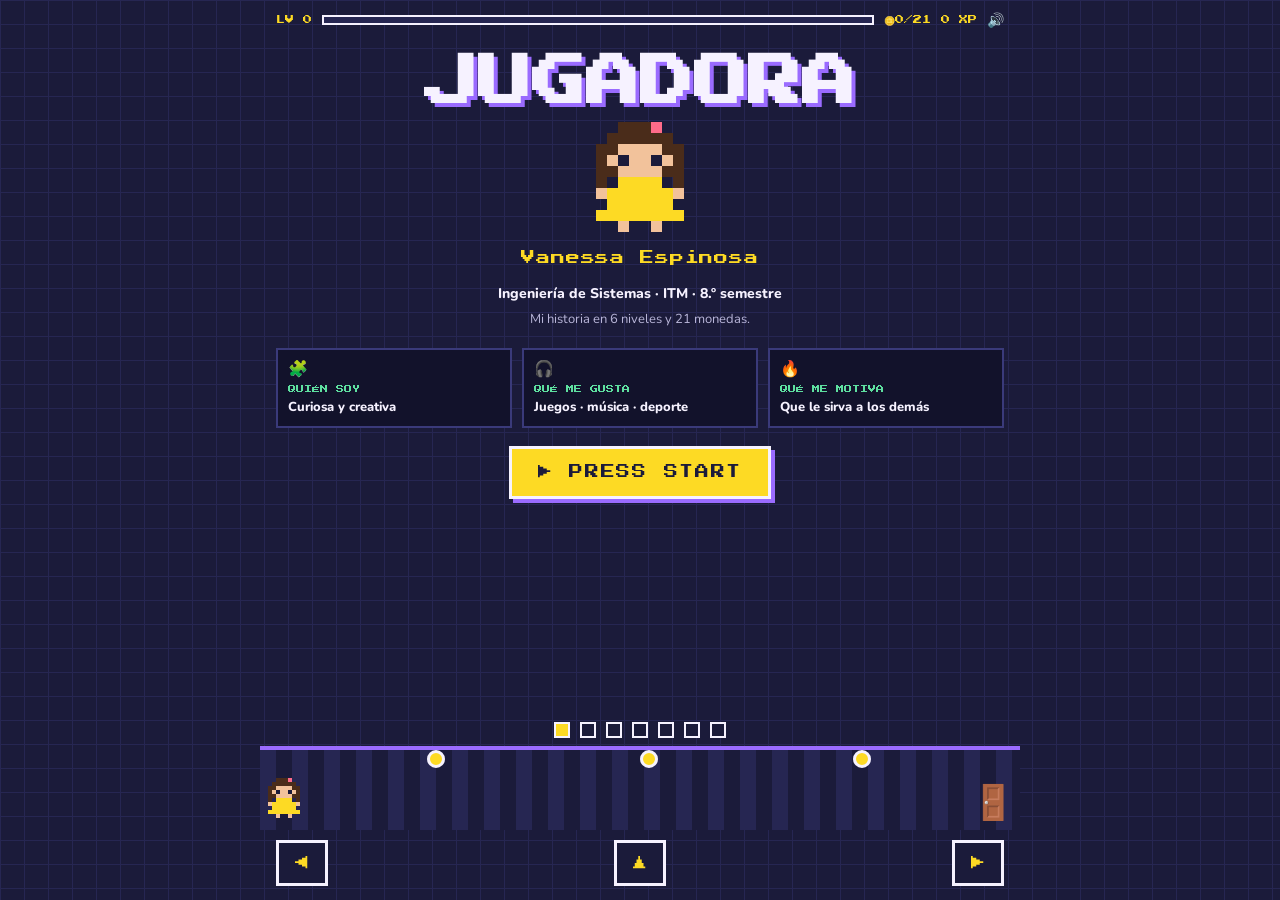
==== commit 48e7d4ac: "cambio de texto Updated the motivation button text to be more inclusive." ====
--- a/index.html
+++ b/index.html
@@ -209,7 +209,7 @@
 <div class="cards3">
 <button type="button" aria-label="Ver información del personaje: quién soy"><i>🧩</i><small>QUIÉN SOY</small><b>Curiosa y creativa</b></button>
 <button type="button" aria-label="Ver información del personaje: qué me gusta"><i>🎧</i><small>QUÉ ME GUSTA</small><b>Juegos · música · deporte</b></button>
-<button type="button" aria-label="Ver información del personaje: qué me motiva"><i>🔥</i><small>QUÉ ME MOTIVA</small><b>Que sirva a alguien</b></button></div>
+<button type="button" aria-label="Ver información del personaje: qué me motiva"><i>🔥</i><small>QUÉ ME MOTIVA</small><b>Que le sirva a los demás</b></button></div>
 <p class="c"><button class="btn blink" id="go">▶ PRESS START</button></p>`,
 init(e){$("#go",e).onclick=()=>show(1);$$(".cards3 button",e).forEach(card=>card.onclick=openFicha);
 $("#hero",e).onclick=ev=>{anim($("#hero",e),"jump");beep(520,.1)}}});
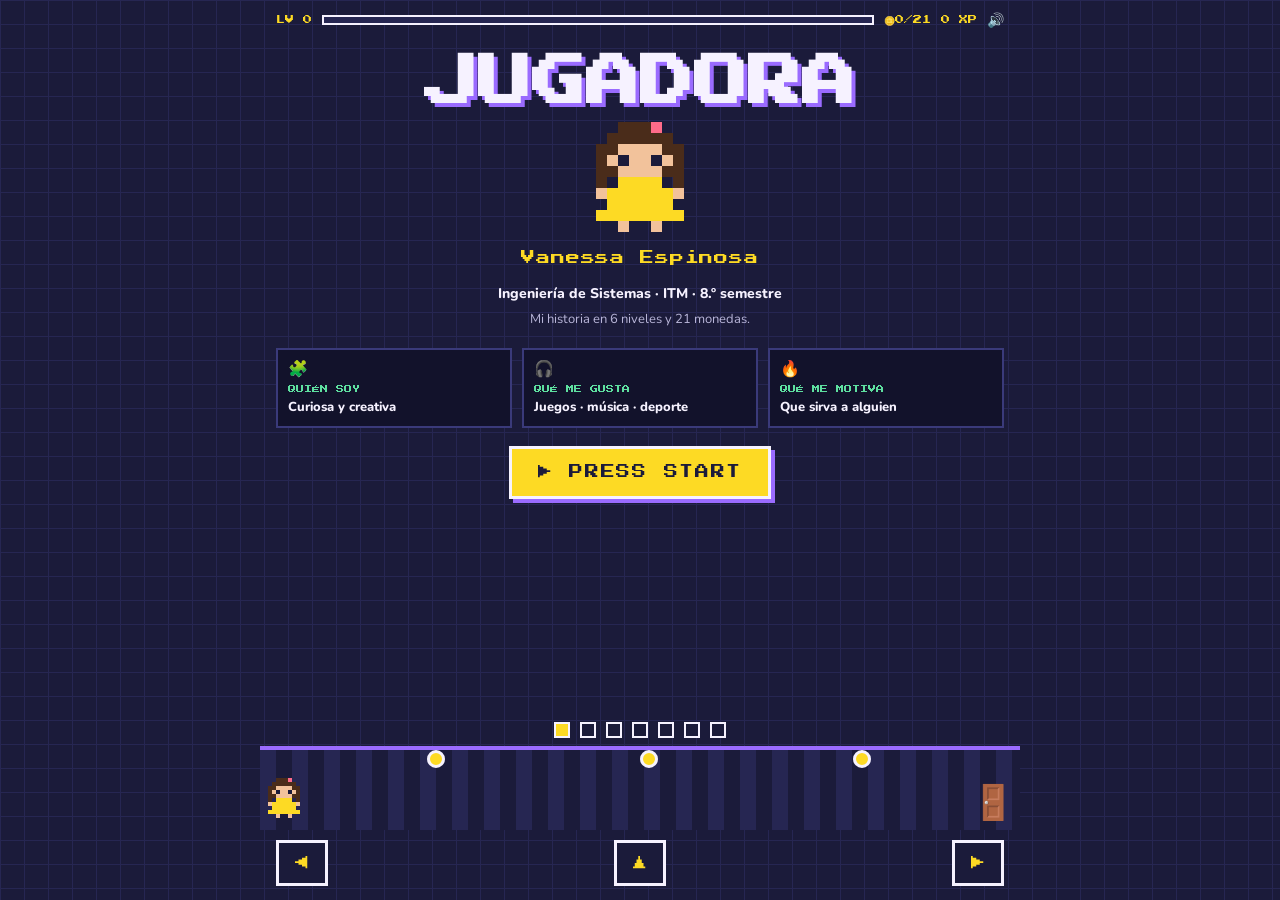
==== commit 5760c3b4: "Correciones" ====
--- a/index.html
+++ b/index.html
@@ -209,22 +209,22 @@
 <div class="cards3">
 <button type="button" aria-label="Ver información del personaje: quién soy"><i>🧩</i><small>QUIÉN SOY</small><b>Curiosa y creativa</b></button>
 <button type="button" aria-label="Ver información del personaje: qué me gusta"><i>🎧</i><small>QUÉ ME GUSTA</small><b>Juegos · música · deporte</b></button>
-<button type="button" aria-label="Ver información del personaje: qué me motiva"><i>🔥</i><small>QUÉ ME MOTIVA</small><b>Que le sirva a los demás</b></button></div>
+<button type="button" aria-label="Ver información del personaje: qué me motiva"><i>🔥</i><small>QUÉ ME MOTIVA</small><b>Que sirva a alguien</b></button></div>
 <p class="c"><button class="btn blink" id="go">▶ PRESS START</button></p>`,
 init(e){$("#go",e).onclick=()=>show(1);$$(".cards3 button",e).forEach(card=>card.onclick=openFicha);
 $("#hero",e).onclick=ev=>{anim($("#hero",e),"jump");beep(520,.1)}}});
 
-S.push({h:`<h2>Datos personales · Mi historia</h2><p class="sub">Toca cada etapa para abrirla.</p>
+S.push({h:`<h2>Nivel 1 · Datos personales · Mi historia</h2><p class="sub">Toca cada etapa para abrirla.</p>
 <button class="box y mis eta"><span class="stamp">¡LISTO!</span><p><b>0 A 10 AÑOS</b><br><span class="sub">Familia, deporte y colegio</span></p>
 <div class="det"><p>• Crecí con mis padres y mis hermanos, en una familia muy unida.</p><p>• Mi mamá me inscribió en el INDER: practiqué varios deportes, competí y gané algunas medallas.</p><p>• También practiqué hockey subacuático, sin llegar a competir.</p><p>• Estudié en la I.E. Caracas desde preescolar.</p></div></button>
 <button class="box mis eta"><span class="stamp">¡LISTO!</span><p><b>10 A 15 AÑOS</b><br><span class="sub">Música</span></p>
 <div class="det"><p>• Seguí mis estudios en la I.E. Caracas.</p><p>• A los 13 años entré a una red musical: toqué violín y luego viola.</p><p>• También recibí formación en canto y asistí a varios conciertos.</p></div></button>
 <button class="box mis eta"><span class="stamp">¡LISTO!</span><p><b>15 A 20 AÑOS</b><br><span class="sub">Escritura, audiovisual y tecnología</span></p>
 <div class="det"><p>• A los 16 años, en grado once, mi texto fue seleccionado en un taller de escritura de la Alcaldía de Medellín.</p><p>• Hice la media técnica en Medios Audiovisuales (convenio colegio–ITM), en la primera promoción. Para enfocarme dejé la red musical.</p><p>• Me volví más extrovertida y descubrí que mi verdadero interés era la tecnología.</p><p>• En el ITM me gradué como Tecnóloga en Desarrollo de Software y seguí con Ingeniería de Sistemas.</p><p>• En el semillero (4.º a 7.º semestre) saqué adelante sola Ruta Violeta, que llegó hasta la Vicerrectoría, y luego apoyé el frontend de Neurolab.</p><p>• Ruta Violeta es mi proyecto más significativo: ahí aprendí Power Apps y Power Automate.</p></div></button>
-<div class="box"><p><b>Lo que me motiva</b></p><p>Aprender por iniciativa propia: además de mis clases me certifiqué en AWS y sigo profundizando. Y que lo que construyo tenga un propósito, como la Ruta Violeta.</p></div>`,
+<div class="box"><p><b>Lo que me motiva</b></p><p>Aprender por iniciativa propia: además de mis clases me certifiqué en AWS y sigo profundizando. Y que lo que construyo tenga un propósito, como Ruta Violeta.</p></div>`,
 init(e){$$(".eta",e).forEach(m=>m.onclick=()=>{const o=m.classList.toggle("open");if(o){beep(880,.12);burst(...ctr(m),10);if(!m.dataset.x){m.dataset.x=1;gain(25)}}})}});
 
-S.push({h:`<h2>Selección de personaje</h2>
+S.push({h:`<h2>Nivel 2 ·Selección de personaje</h2>
 <div class="box"><p><b>Clase:</b> Tecnóloga en Desarrollo de Software, hoy ingeniera de sistemas en formación.</p><p><b>Poder especial:</b> aprendo por iniciativa propia.</p></div>
 <p class="sub">Toca las tarjetas para descubrir más.</p>
 <div class="grid">
@@ -237,7 +237,7 @@
 $("#sk",e).innerHTML=K.map(([n])=>`<div class="skill">${n}<i><u></u></i></div>`).join("");setTimeout(()=>$$("u",e).forEach((u,i)=>u.style.width=K[i][1]+"%"),80)},
 init(e){$$(".stat",e).forEach(c=>c.onclick=()=>{const f=!c.dataset.s;c.dataset.s=1;$("span",c).textContent=c.dataset.d;anim(c,"pop");beep(660,.07);if(f)gain(20)})}});
 
-S.push({h:`<h2>Nivel 1 · El origen</h2>
+S.push({h:`<h2>Nivel 3 · El origen</h2>
 <p class="sub">Mueve a tu personaje por el mapa.</p>
 <div class="path"><div id="av" class="sp bob">${HEROS}</div>
 <div class="nodes"><button><s></s>2022</button><button><s></s>2025</button><button><s></s>HOY</button></div></div>
@@ -247,28 +247,28 @@
 $$(".nodes button",e).forEach((b,i)=>b.onclick=()=>go(i));e._go=go},
 enter(e){e._go(0)}});
 
-S.push({h:`<h2>Nivel 2 · Misiones</h2><p class="sub">Toca una misión para abrirla.</p>
+S.push({h:`<h2>Nivel 4 · Misiones</h2><p class="sub">Toca una misión para abrirla.</p>
 <button class="box y mis"><span class="stamp">¡COMPLETA!</span><p><b>Ruta Violeta</b><br><span class="sub">Feb 2024 – May 2026</span></p>
 <div class="det"><p><b>Reto:</b> un canal seguro para reportar acoso y violencia de género.</p><p><b>Acción:</b> app responsive con Power Apps, listas en SharePoint y alertas con Power Automate.</p><p><b>Resultado:</b> reportes con alertas automáticas y protocolo de la ruta de atención.</p></div></button>
 <button class="box mis"><span class="stamp">¡COMPLETA!</span><p><b>Neurolab</b><br><span class="sub">Ago 2025 – May 2026</span></p>
 <div class="det"><p><b>Reto:</b> centralizar la gestión de pruebas psicológicas institucionales.</p><p><b>Acción:</b> frontend con React, HTML y CSS, con vistas por rol, y trabajo en equipo con Git.</p><p><b>Resultado:</b> interfaces distintas para estudiante, psicólogo y administrador.</p></div></button>`,
 init(e){$$(".mis",e).forEach(m=>m.onclick=()=>{const o=m.classList.toggle("open");if(o){beep(880,.12);burst(...ctr(m),10);if(!m.dataset.x){m.dataset.x=1;gain(40)}}})}});
 
-const OBJ=[["Power Automate","Automatizó las alertas de Ruta Violeta. Es la base para la automatización de procesos."],["SharePoint","Almacenar y consultar reportes: administración centralizada de información."],["Power Apps","Interfaces conectadas a datos, con low code y en poco tiempo."],["Python (académico)","Lo he visto en la academia, junto con Java y SQL Server. Mi punto de partida para seguir automatizando."],["Office 365","Mi entorno diario de trabajo en proyectos y semillero."],["Git + React","Trabajo en equipo con control de versiones y desarrollo de interfaces."],["AWS Cloud","Certificada en octubre de 2026: aprendo rápido y por mi cuenta."],["🔒 Power BI","Se desbloquea al completar el inventario."]];
-S.push({h:`<h2>Inventario</h2><p class="sub">Recoge los 7 objetos y desbloquea el último.</p>
+const OBJ=[["Power Automate","Automatizó las alertas de Ruta Violeta. Es la base para la automatización de procesos."],["SharePoint","Almacenar y consultar reportes: administración centralizada de información."],["Power Apps","Interfaces conectadas a datos, con low code y en poco tiempo."],["Python (académico)","Lo he visto en la academia, junto con Java y SQL Server. Mi punto de partida para seguir automatizando."],["Office 365","Mi entorno diario de trabajo en proyectos y semillero."],["Git + React","Trabajo en equipo con control de versiones y desarrollo de interfaces."],["AWS Cloud","Certificada en octubre de 2026: aprendo rápido y por mi cuenta."],["Power BI","Tengo conocimientos de Power BI como herramienta para analizar y visualizar datos."],["🔒 AWS AI Practitioner","Próximamente: certificación AWS Certified AI Practitioner, enfocada en inteligencia artificial."]];
+S.push({h:`<h2>Nivel 5 ·Inventario</h2><p class="sub">Recoge los 8 conocimientos y desbloquea tu próxima meta.</p>
 <div class="slots" id="sl"></div><div class="items" id="it"></div>
 <div class="box y" style="min-height:96px"><p id="why" class="sub">Elige un objeto…</p></div>`,
-init(e){const got=new Set,sl=$("#sl",e);sl.innerHTML="<i></i>".repeat(7);
-OBJ.forEach(([n,d],i)=>{const b=document.createElement("button");b.className="item"+(i===7?" lock":"");b.textContent=n;
-b.onclick=ev=>{if(i===7&&got.size<7){anim(b,"pop");beep(150,.15);$("#why",e).textContent="Aún falta recoger "+(7-got.size)+" objetos.";return}
-tw($("#why",e),(i===7?"Power BI: está en mi lista para profundizar en conocimientos, y mi historial con AWS dice que lo haré rápido. ":"")+(i===7?"":d));anim(b,"pop");
-if(i===7){b.classList.add("open");if(!b.dataset.x){b.dataset.x=1;gain(60);confetti();jingle()}return}
+init(e){const got=new Set,sl=$("#sl",e),unlockIndex=OBJ.length-1,collectibleCount=unlockIndex;sl.innerHTML="<i></i>".repeat(collectibleCount);
+OBJ.forEach(([n,d],i)=>{const b=document.createElement("button");b.className="item"+(i===unlockIndex?" lock":"");b.textContent=n;
+b.onclick=ev=>{if(i===unlockIndex&&got.size<collectibleCount){anim(b,"pop");beep(150,.15);$("#why",e).textContent="Aún falta recoger "+(collectibleCount-got.size)+" objetos.";return}
+tw($("#why",e),d);anim(b,"pop");
+if(i===unlockIndex){b.classList.add("open");if(!b.dataset.x){b.dataset.x=1;gain(60);confetti();jingle()}return}
 beep(500+i*60,.09);burst(ev.clientX,ev.clientY,10);if(!got.has(i)){got.add(i);st.items=got.size;b.classList.add("got");sl.children[got.size-1].classList.add("f");gain(15);
-if(got.size===7){$$(".item",e)[7].textContent="🔓 Power BI";toast("¡Completo!");jingle()}}};
+if(got.size===collectibleCount){$$(".item",e)[unlockIndex].textContent="🔓 AWS AI Practitioner · próxima";toast("¡Completo!");jingle()}}};
 $("#it",e).appendChild(b)})}});
 
 const REQ=[["Python y programación","Lo he trabajado en la academia, con Java y SQL Server, y lo aplico en mis proyectos."],["Automatizar procesos","Lo hice con Power Automate en Ruta Violeta."],["Office y trabajo en equipo","Office 365, SharePoint y Git en proyectos colaborativos."],["Orientación al logro","Cerré dos proyectos y obtuve la certificación de AWS por iniciativa propia."]];
-S.push({h:`<h2>¿Continuar? Por qué esta vacante</h2><p class="sub">Toca cada requisito para validarlo. Al terminar, camina hasta el final del suelo y salta para coger el trofeo 🏆.</p><div id="rq"></div>
+S.push({h:`<h2>Nivel 6 ·¿Qué puedo aportar?</h2><p class="sub">Toca cada requisito para validarlo. Al terminar, camina hasta el final del suelo y salta para coger el trofeo 🏆.</p><div id="rq"></div>
 <p class="c"><button class="btn" id="win" disabled>▶ SÍ, CONTINUAR</button></p><div class="box" id="end" hidden></div>`,
 init(e){let n=0;REQ.forEach(([t,d])=>{const b=document.createElement("button");b.className="req";b.innerHTML=`<i>□</i><span>${t}<small>${d}</small></span>`;
 b.onclick=ev=>{if(b.classList.contains("ok"))return;b.classList.add("ok");$("i",b).textContent="✔";beep(700,.1);burst(ev.clientX,ev.clientY,10);gain(25);if(++n===4){$("#win",e).disabled=false;$("#win",e).classList.add("blink");jingle()}};$("#rq",e).appendChild(b)});
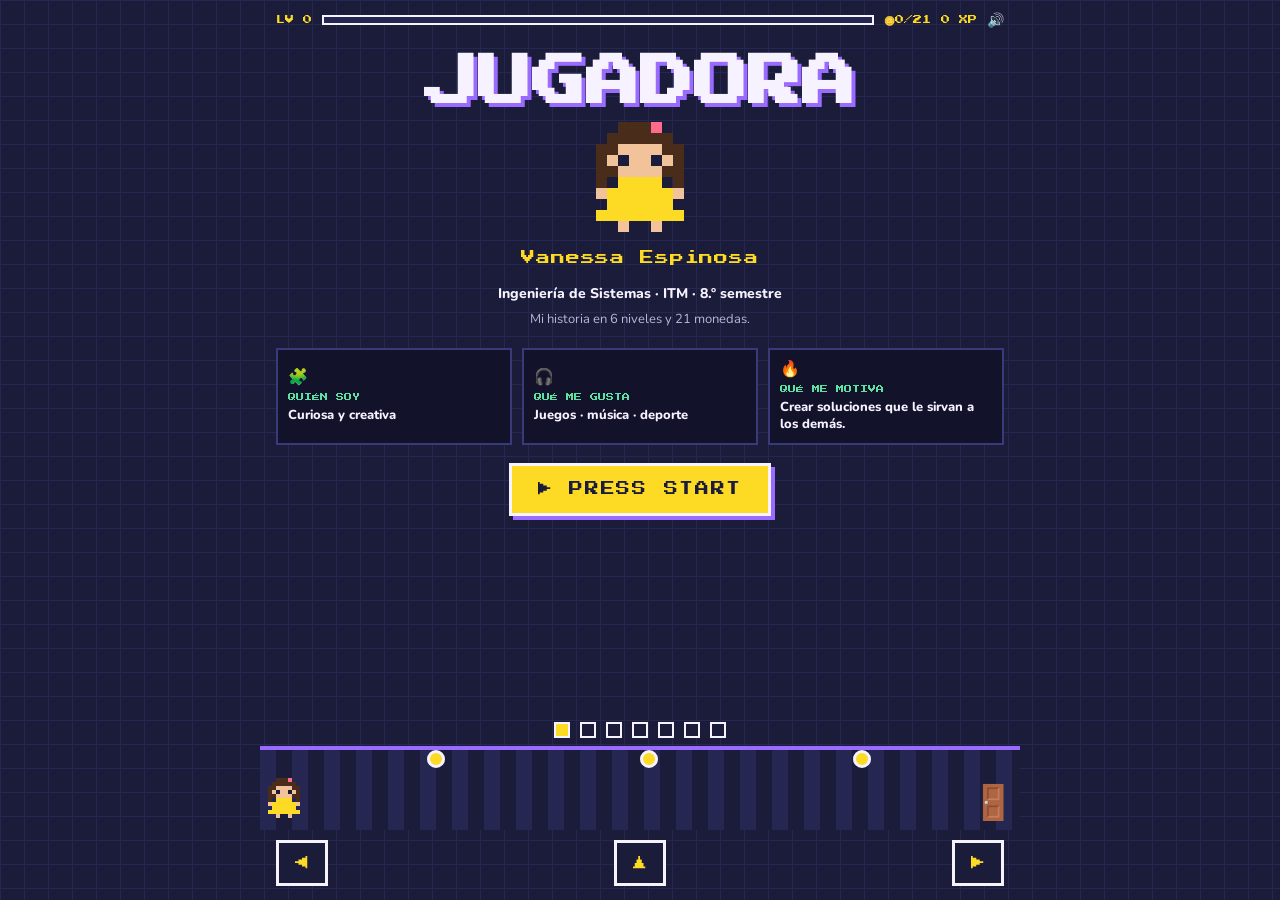
==== commit 612907ae: "Update motivational text for clarity and impact" ====
--- a/index.html
+++ b/index.html
@@ -191,7 +191,7 @@
 <div class="fcg">
 <div class="fv"><i>🧩</i><small>QUIÉN SOY</small><p>Curiosa y creativa. Pasé de los medios audiovisuales al desarrollo de software; hoy estudio Ingeniería de Sistemas.</p></div>
 <div class="fm"><i>🎧</i><small>QUÉ ME GUSTA</small><div class="chips"><span>🎵 Música</span><span>📺 Series</span><span>🎮 Juegos</span><span>⚽ Deportes</span><span>🧶 Crochet</span></div></div>
-<div class="fy"><i>🔥</i><small>QUÉ ME MOTIVA</small><p>Aprender cosas nuevas y crear soluciones que le sirvan a alguien.</p></div>
+<div class="fy"><i>🔥</i><small>QUÉ ME MOTIVA</small><p>Aprender cosas nuevas y crear soluciones que generen valor para los demás.</p></div>
 </div>
 <p class="fcactions"><button class="btn alt fcb" id="fcno">CERRAR</button></p></div>`;
 document.body.appendChild(m);beep(660,.1);
@@ -209,7 +209,7 @@
 <div class="cards3">
 <button type="button" aria-label="Ver información del personaje: quién soy"><i>🧩</i><small>QUIÉN SOY</small><b>Curiosa y creativa</b></button>
 <button type="button" aria-label="Ver información del personaje: qué me gusta"><i>🎧</i><small>QUÉ ME GUSTA</small><b>Juegos · música · deporte</b></button>
-<button type="button" aria-label="Ver información del personaje: qué me motiva"><i>🔥</i><small>QUÉ ME MOTIVA</small><b>Que sirva a alguien</b></button></div>
+<button type="button" aria-label="Ver información del personaje: qué me motiva"><i>🔥</i><small>QUÉ ME MOTIVA</small><b>Crear soluciones que le sirvan a los demás.</b></button></div>
 <p class="c"><button class="btn blink" id="go">▶ PRESS START</button></p>`,
 init(e){$("#go",e).onclick=()=>show(1);$$(".cards3 button",e).forEach(card=>card.onclick=openFicha);
 $("#hero",e).onclick=ev=>{anim($("#hero",e),"jump");beep(520,.1)}}});
@@ -224,7 +224,7 @@
 <div class="box"><p><b>Lo que me motiva</b></p><p>Aprender por iniciativa propia: además de mis clases me certifiqué en AWS y sigo profundizando. Y que lo que construyo tenga un propósito, como Ruta Violeta.</p></div>`,
 init(e){$$(".eta",e).forEach(m=>m.onclick=()=>{const o=m.classList.toggle("open");if(o){beep(880,.12);burst(...ctr(m),10);if(!m.dataset.x){m.dataset.x=1;gain(25)}}})}});
 
-S.push({h:`<h2>Nivel 2 ·Selección de personaje</h2>
+S.push({h:`<h2>Nivel 2 · Selección de personaje</h2>
 <div class="box"><p><b>Clase:</b> Tecnóloga en Desarrollo de Software, hoy ingeniera de sistemas en formación.</p><p><b>Poder especial:</b> aprendo por iniciativa propia.</p></div>
 <p class="sub">Toca las tarjetas para descubrir más.</p>
 <div class="grid">
@@ -255,7 +255,7 @@
 init(e){$$(".mis",e).forEach(m=>m.onclick=()=>{const o=m.classList.toggle("open");if(o){beep(880,.12);burst(...ctr(m),10);if(!m.dataset.x){m.dataset.x=1;gain(40)}}})}});
 
 const OBJ=[["Power Automate","Automatizó las alertas de Ruta Violeta. Es la base para la automatización de procesos."],["SharePoint","Almacenar y consultar reportes: administración centralizada de información."],["Power Apps","Interfaces conectadas a datos, con low code y en poco tiempo."],["Python (académico)","Lo he visto en la academia, junto con Java y SQL Server. Mi punto de partida para seguir automatizando."],["Office 365","Mi entorno diario de trabajo en proyectos y semillero."],["Git + React","Trabajo en equipo con control de versiones y desarrollo de interfaces."],["AWS Cloud","Certificada en octubre de 2026: aprendo rápido y por mi cuenta."],["Power BI","Tengo conocimientos de Power BI como herramienta para analizar y visualizar datos."],["🔒 AWS AI Practitioner","Próximamente: certificación AWS Certified AI Practitioner, enfocada en inteligencia artificial."]];
-S.push({h:`<h2>Nivel 5 ·Inventario</h2><p class="sub">Recoge los 8 conocimientos y desbloquea tu próxima meta.</p>
+S.push({h:`<h2>Nivel 5 · Capacidades</h2><p class="sub">Recoge los 8 conocimientos y desbloquea tu próxima meta.</p>
 <div class="slots" id="sl"></div><div class="items" id="it"></div>
 <div class="box y" style="min-height:96px"><p id="why" class="sub">Elige un objeto…</p></div>`,
 init(e){const got=new Set,sl=$("#sl",e),unlockIndex=OBJ.length-1,collectibleCount=unlockIndex;sl.innerHTML="<i></i>".repeat(collectibleCount);
@@ -268,7 +268,7 @@
 $("#it",e).appendChild(b)})}});
 
 const REQ=[["Python y programación","Lo he trabajado en la academia, con Java y SQL Server, y lo aplico en mis proyectos."],["Automatizar procesos","Lo hice con Power Automate en Ruta Violeta."],["Office y trabajo en equipo","Office 365, SharePoint y Git en proyectos colaborativos."],["Orientación al logro","Cerré dos proyectos y obtuve la certificación de AWS por iniciativa propia."]];
-S.push({h:`<h2>Nivel 6 ·¿Qué puedo aportar?</h2><p class="sub">Toca cada requisito para validarlo. Al terminar, camina hasta el final del suelo y salta para coger el trofeo 🏆.</p><div id="rq"></div>
+S.push({h:`<h2>Nivel 6 · ¿Qué puedo aportar?</h2><p class="sub">Toca cada requisito para validarlo. Al terminar, camina hasta el final del suelo y salta para coger el trofeo 🏆.</p><div id="rq"></div>
 <p class="c"><button class="btn" id="win" disabled>▶ SÍ, CONTINUAR</button></p><div class="box" id="end" hidden></div>`,
 init(e){let n=0;REQ.forEach(([t,d])=>{const b=document.createElement("button");b.className="req";b.innerHTML=`<i>□</i><span>${t}<small>${d}</small></span>`;
 b.onclick=ev=>{if(b.classList.contains("ok"))return;b.classList.add("ok");$("i",b).textContent="✔";beep(700,.1);burst(ev.clientX,ev.clientY,10);gain(25);if(++n===4){$("#win",e).disabled=false;$("#win",e).classList.add("blink");jingle()}};$("#rq",e).appendChild(b)});
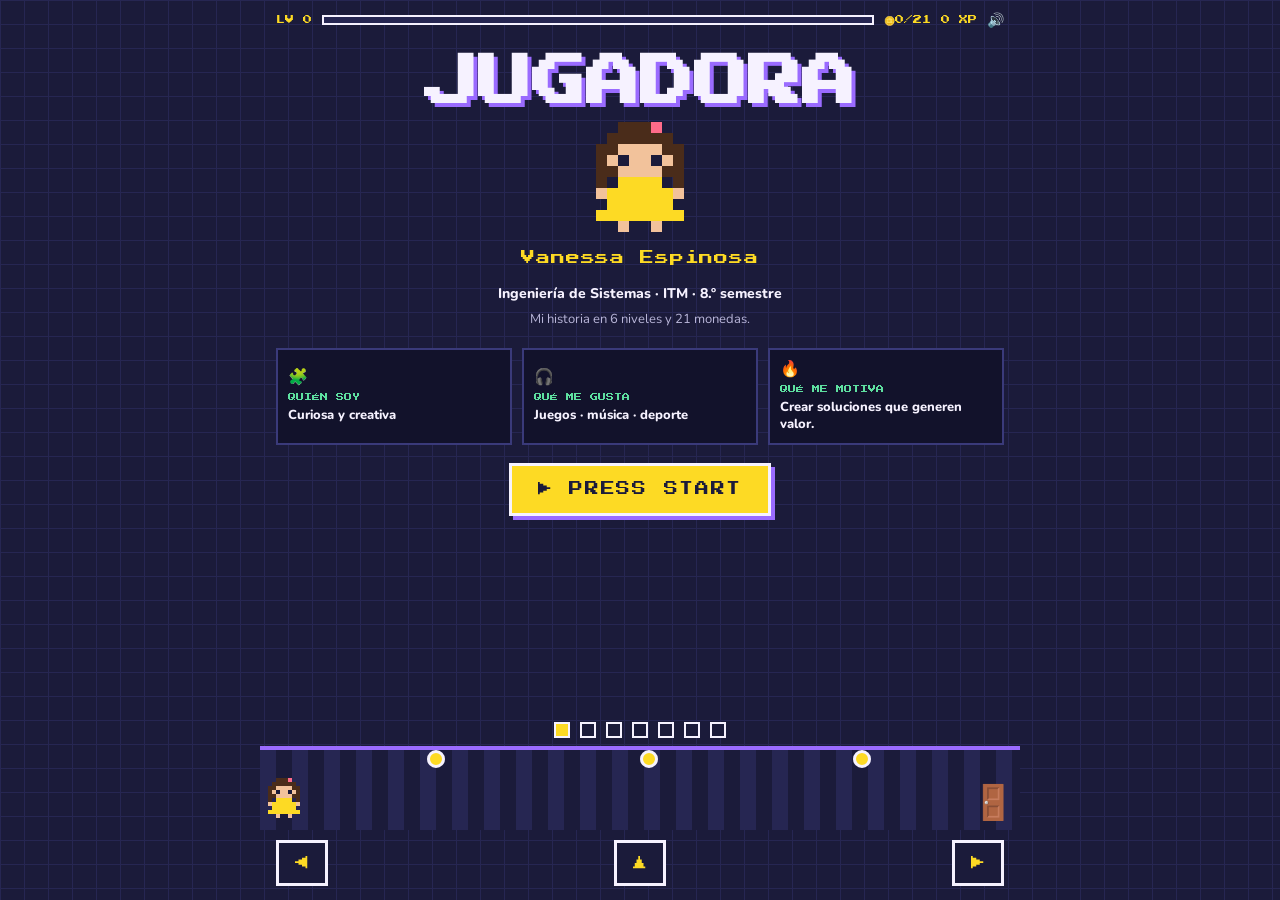
==== commit ff629867: "Update index.html" ====
--- a/index.html
+++ b/index.html
@@ -209,7 +209,7 @@
 <div class="cards3">
 <button type="button" aria-label="Ver información del personaje: quién soy"><i>🧩</i><small>QUIÉN SOY</small><b>Curiosa y creativa</b></button>
 <button type="button" aria-label="Ver información del personaje: qué me gusta"><i>🎧</i><small>QUÉ ME GUSTA</small><b>Juegos · música · deporte</b></button>
-<button type="button" aria-label="Ver información del personaje: qué me motiva"><i>🔥</i><small>QUÉ ME MOTIVA</small><b>Crear soluciones que le sirvan a los demás.</b></button></div>
+<button type="button" aria-label="Ver información del personaje: qué me motiva"><i>🔥</i><small>QUÉ ME MOTIVA</small><b>Crear soluciones que generen valor.</b></button></div>
 <p class="c"><button class="btn blink" id="go">▶ PRESS START</button></p>`,
 init(e){$("#go",e).onclick=()=>show(1);$$(".cards3 button",e).forEach(card=>card.onclick=openFicha);
 $("#hero",e).onclick=ev=>{anim($("#hero",e),"jump");beep(520,.1)}}});
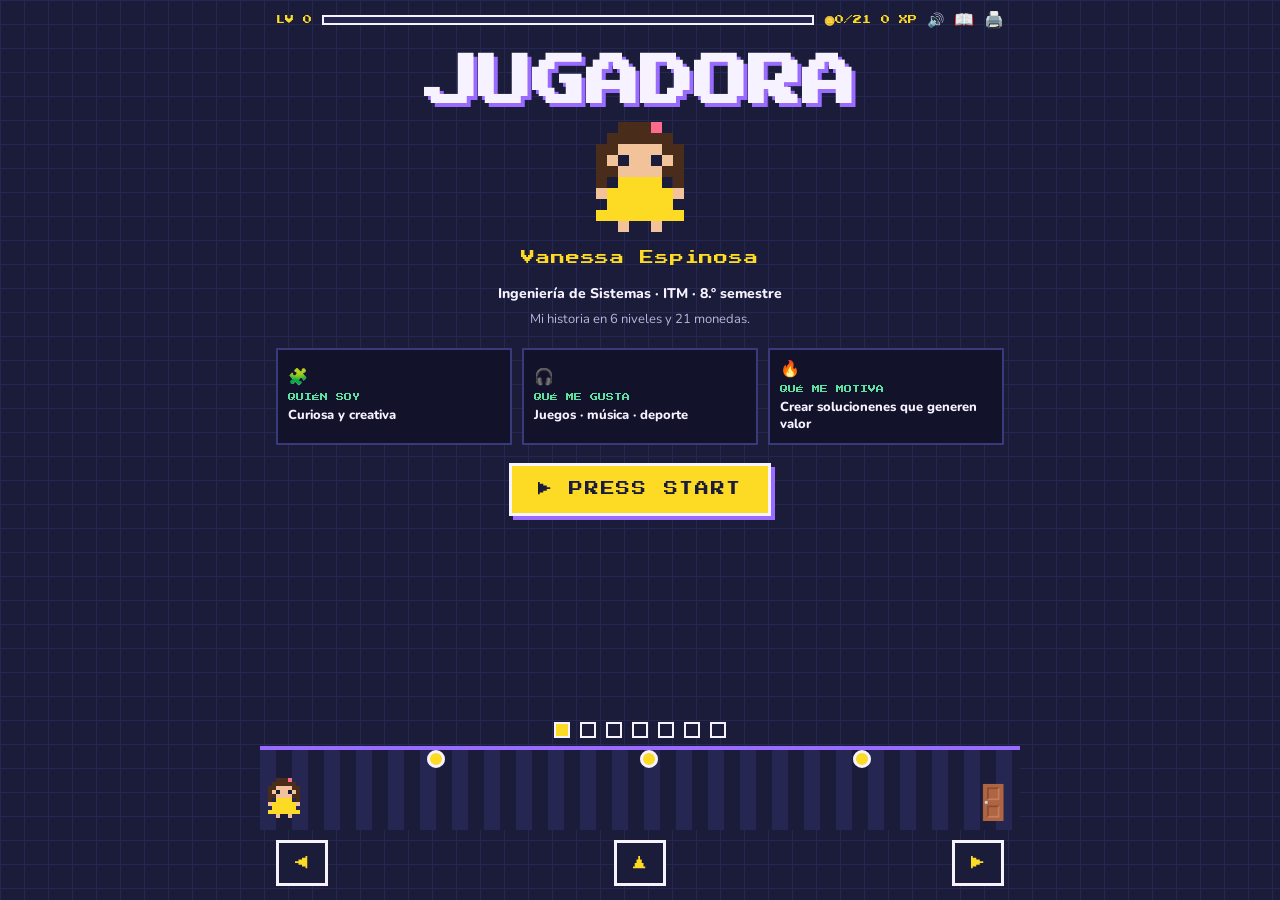
==== commit 72d24e0f: "Agregar bitacora y poder imprimir" ====
--- a/index.html
+++ b/index.html
@@ -19,6 +19,7 @@
 #bar{flex:1;height:10px;background:var(--ink2);border:2px solid var(--paper)}
 #fill{height:100%;width:0;background:var(--yellow);transition:width .4s steps(8)}
 #mute{font-size:14px;background:none;border:0;cursor:pointer;color:var(--yellow)}
+#profile-print{font-size:16px;background:none;border:0;cursor:pointer;color:var(--yellow);line-height:1}
 main{flex:1;overflow-y:auto;padding:8px 16px 16px;-webkit-overflow-scrolling:touch}
 .screen{display:none}.screen.on{display:block;animation:in .35s steps(7) both}
 @keyframes in{from{opacity:0;transform:translateX(var(--d,30px))}}
@@ -137,17 +138,113 @@
 .chips span{display:flex;align-items:center;justify-content:center;min-height:34px;font-size:clamp(9px,2.3vw,12px);font-weight:800;line-height:1.3;background:#34344a;border:1px solid #55556d;padding:5px 4px}
 .btn.alt.fcb{background:#2a2a5c;color:var(--paper);border-color:#4a4a8a}
 .fcactions{text-align:center;margin:14px 0 0}
+#profile-view[hidden]{display:none}
+.profile-view{max-width:760px;height:100%;overflow-y:auto;margin:0 auto;padding:28px 24px 40px;background:var(--paper);color:var(--ink);line-height:1.55}
+.profile-view h1,.profile-view h2{font-family:var(--px);color:#262652}
+.profile-view h1{font-size:clamp(18px,4vw,28px);margin-bottom:4px}
+.profile-view h2{font-size:14px;margin:22px 0 8px;padding-bottom:5px;border-bottom:2px solid #9a6bff}
+.profile-view p,.profile-view li{margin-bottom:7px}
+.profile-view ul{padding-left:22px}
+.profile-intro{font-weight:800;color:#45456b}
+.profile-card{padding:12px 14px;margin:10px 0;border-left:4px solid #9a6bff;background:#fff}
+.profile-card h3{font-size:16px;margin-bottom:4px}
+.profile-actions{display:flex;gap:10px;justify-content:center;margin:20px 0}
+.profile-actions .btn{font-family:var(--body);font-size:14px;letter-spacing:0}
+#app[hidden]{display:none}
+@media print{
+ @page{margin:16mm}
+ html,body{height:auto;overflow:visible;background:#fff!important;color:#111!important;font:11pt/1.4 Arial,sans-serif}
+ body.printing-profile>*:not(#profile-view){display:none!important}
+ #profile-view,#profile-view[hidden]{display:block!important;width:auto;height:auto;max-width:none;overflow:visible;margin:0;padding:0;background:#fff;color:#111}
+ .profile-view h1,.profile-view h2{font-family:Arial,sans-serif;color:#111}
+ .profile-view h1{font-size:22pt}
+ .profile-view h2{font-size:14pt;border-color:#555;break-after:avoid}
+ .profile-view p,.profile-view li{font-size:10.5pt}
+ .profile-card{break-inside:avoid;border-left-color:#555;background:#fff;padding:6px 10px;margin:6px 0}
+ .profile-actions{display:none!important}
+}
+
+/* bitácora */
+#book-btn{font-size:16px;background:none;border:0;cursor:pointer;color:var(--yellow);line-height:1}
+#bkm{position:fixed;inset:0;z-index:20;display:flex;align-items:center;justify-content:center;padding:16px;background:rgba(10,10,28,.88);animation:mdin .3s steps(4)}
+.bk{position:relative;width:100%;max-width:640px;max-height:90vh;overflow:auto;text-align:left;background:#17172f;border:3px solid var(--paper);box-shadow:8px 8px 0 var(--violet);padding:20px 16px 16px;animation:mpop .45s cubic-bezier(.3,1.6,.5,1)}
+.bk>h2:not(.fctag){margin:0 0 6px}
+.bk .tiny{font-size:11px;color:var(--muted);line-height:1.5;margin:0 0 12px}
+.bk .tiny a{color:var(--yellow);font-weight:800}
+.book-sec{margin-bottom:16px;border-top:2px dashed #3a3a72;padding-top:10px}
+.book-sec:first-of-type{border-top:0;padding-top:0}
+.book-sec>h3{font:9px/1.6 var(--px);color:var(--mint);margin:0 0 8px;letter-spacing:1px}
+.book-item{display:flex;gap:9px;align-items:flex-start;background:#0d0d1e;border:2px solid #3a3a72;padding:9px 10px;margin-bottom:7px}
+.book-item.got{border-color:rgba(94,224,160,.55)}
+.book-item .bi-ico{font-size:18px;line-height:1.3;flex:0 0 auto}
+.book-item .bi-txt{min-width:0;flex:1}
+.book-item b.bi-title{display:block;font-size:13px;color:var(--paper);margin-bottom:4px}
+.book-item .bi-tag{display:block;font:6px/1.6 var(--px);color:var(--muted);letter-spacing:.5px;margin-bottom:4px}
+.book-item .bi-body p{font-size:12px;color:var(--muted);line-height:1.5;margin:0 0 6px}
+.book-item .bi-body p:last-child{margin-bottom:0}
+.book-item .bi-body .small{font-size:11px}
+.book-item.got .bi-body p{color:var(--paper)}
+.book-item .bi-body b{color:var(--paper)}
+.book-item .bi-check{font-size:12px;color:var(--mint);flex:0 0 auto}
+.bkfoot{display:flex;justify-content:space-between;align-items:center;gap:10px;flex-wrap:wrap;border-top:2px solid #3a3a72;padding-top:12px;margin-top:6px}
+.bkfoot .tiny{margin:0}
+@media (max-width:480px){.bkfoot{flex-direction:column;align-items:stretch;text-align:center}}
+
+/* perfil impreso = mismo formato que la bitácora */
+.profile-view .book-sec{border-top:2px dashed #b9b0e6;margin-bottom:12px}
+.profile-view .book-sec>h3{color:#262652;font-size:10px;margin:0 0 8px}
+.profile-view .book-item{background:#fff;border:1px solid #cfc8ee;border-left:4px solid #9a6bff;margin-bottom:8px}
+.profile-view .book-item .bi-tag{color:#6a6a8e}
+.profile-view .book-item b.bi-title{color:#262652;font-size:14px}
+.profile-view .book-item .bi-body p,.profile-view .book-item .bi-body b{color:#1b1b3a;font-size:13px}
+.profile-contact{margin-top:18px;padding-top:10px;border-top:2px solid #cfc8ee;font-size:13px;text-align:center}
+.profile-contact a{color:#262652;font-weight:800}
+@media print{
+ #tr,#md,#bkm,#fcm,#ground,.toast,.pt,.nav,#hud,#dots{display:none!important}
+ .profile-view .book-sec{border-top:1px dashed #888;margin-bottom:8px}
+ .profile-view .book-sec>h3{font-family:Arial,sans-serif;font-size:11pt;color:#111;break-after:avoid}
+ .profile-view .book-item{break-inside:avoid;border:1px solid #bbb;border-left:3px solid #555;padding:5px 8px;margin:4px 0;background:#fff}
+ .profile-view .book-item .bi-tag{font:7pt Arial,sans-serif;color:#555}
+ .profile-view .book-item b.bi-title{font-size:10.5pt;color:#111}
+ .profile-view .book-item .bi-body p,.profile-view .book-item .bi-body b{font-size:9.5pt;color:#111;margin-bottom:3px}
+ .profile-contact{font-size:10pt;color:#111;border-color:#555}
+ .profile-contact a{color:#111}
+}
 
 </style>
 </head>
 <body>
 <div id="app">
-  <div id="hud"><span id="lvl">LV 0</span><div id="bar"><div id="fill"></div></div><span id="cc">🪙0/21</span><span id="xp">0 XP</span><button id="mute" aria-label="Sonido">🔊</button></div>
+  <div id="hud"><span id="lvl">LV 0</span><div id="bar"><div id="fill"></div></div><span id="cc">🪙0/21</span><span id="xp">0 XP</span><button id="mute" aria-label="Sonido">🔊</button><button id="book-btn" type="button" aria-label="Abrir bitácora" title="Bitácora">📖</button><button id="profile-print" type="button" aria-label="Abrir perfil para imprimir" title="Imprimir perfil">🖨️</button></div>
   <main id="stage"></main>
   <div id="dots"></div>
   <div id="ground"><span id="back"></span><span id="door">🚪</span><div id="pl"></div></div>
   <div class="nav"><button id="prev" aria-label="Caminar a la izquierda">◀</button><button id="jump" aria-label="Saltar">▲</button><button id="next" aria-label="Caminar a la derecha">▶</button></div>
 </div>
+<section id="profile-view" class="profile-view" hidden aria-labelledby="profile-title">
+  <h1 id="profile-title">Vanessa Espinosa</h1>
+  <p class="profile-intro">Estudiante de Ingeniería de Sistemas · ITM · 8.º semestre</p>
+  <p>Perfil profesional · Software, datos y nube</p>
+
+  <h2>Perfil</h2>
+  <p>Soy Tecnóloga en Desarrollo de Software y estudiante de Ingeniería de Sistemas. Me caracterizo por el aprendizaje autónomo, la creatividad, el trabajo en equipo y el interés por construir soluciones útiles.</p>
+
+  <h2>Formación</h2>
+  <ul>
+    <li>Ingeniería de Sistemas, ITM — en curso, 8.º semestre.</li>
+    <li>Tecnóloga en Desarrollo de Software, ITM (2025).</li>
+    <li>Media técnica en Medios Audiovisuales, en convenio colegio–ITM (2022).</li>
+  </ul>
+
+  <h2>Mi recorrido</h2>
+  <div id="profile-book"></div>
+  <p class="profile-contact" id="profile-contact"></p>
+
+  <div class="profile-actions">
+    <button type="button" class="btn" id="print-profile">Imprimir / Guardar como PDF</button>
+    <button type="button" class="btn alt" id="close-profile">Volver al juego</button>
+  </div>
+</section>
 <script>
 const DATO_EXTRA_EN_MONEDAS=false; // pon false para que las monedas solo sumen al contador y a los XP
 /* ====== EDITA AQUÍ lo personal (no está en tu hoja de vida) ====== */
@@ -184,7 +281,7 @@
 function anim(el,c){el.classList.remove(c);void el.offsetWidth;el.classList.add(c)}
 
 /* ficha de personaje */
-function openFicha(){if($("#fcm"))return;const m=document.createElement("div");m.id="fcm";m.setAttribute("role","dialog");m.setAttribute("aria-modal","true");m.setAttribute("aria-labelledby","fctitle");
+function openFicha(){if($("#fcm"))return;markCard("ficha0","ficha1","ficha2");const m=document.createElement("div");m.id="fcm";m.setAttribute("role","dialog");m.setAttribute("aria-modal","true");m.setAttribute("aria-labelledby","fctitle");
 m.innerHTML=`<div class="fc"><button class="fcx" id="fcx" aria-label="Cerrar">✕</button>
 <h2 class="fctag" id="fctitle">INFORMACIÓN DEL PERSONAJE</h2>
 <div class="fcprofile"><div class="fcav">${HERO}</div><div><h3 class="fcname">${YO.nombre}</h3><p class="fcdegree">Ingeniería de Sistemas · ITM · 8.º semestre</p></div></div>
@@ -199,6 +296,73 @@
 document.addEventListener("keydown",esc);
 $("#fcx",m).onclick=close;$("#fcno",m).onclick=close;m.addEventListener("pointerdown",ev=>{if(ev.target===m)close()});
 $("#fcx",m).focus()}
+/* ===== Bitácora: todo sale de lo que ya está en el juego ===== */
+const P=t=>t.map(x=>`<p>${x}</p>`).join("");
+const BOOK_SECS=[
+{ico:"🧩",name:"Portada · Ficha del personaje",items:[
+ ["ficha0","🧩","QUIÉN SOY","Curiosa y creativa",P(["Pasé de los medios audiovisuales al desarrollo de software; hoy estudio Ingeniería de Sistemas."])],
+ ["ficha1","🎧","QUÉ ME GUSTA","Música, series, juegos, deportes y crochet",P(["🎵 Música · 📺 Series · 🎮 Juegos · ⚽ Deportes · 🧶 Crochet"])],
+ ["ficha2","🔥","QUÉ ME MOTIVA","Crear solucionenes que generen valor",P(["Aprender cosas nuevas y crear soluciones que generen valor para los demás."])]]},
+{ico:"🎬",name:"Nivel 1 · Datos personales · Mi historia",items:[
+ ["eta1","🧒","0 A 10 AÑOS","Familia, deporte y colegio",P(["Crecí con mis padres y mis hermanos, en una familia muy unida.","Mi mamá me inscribió en el <b>INDER</b>: practiqué varios deportes, competí y gané algunas medallas.","También practiqué <b>hockey subacuático</b>, sin llegar a competir.","Estudié en la <b>I.E. Caracas</b> desde preescolar."])],
+ ["eta2","🎻","10 A 15 AÑOS","Música",P(["Seguí mis estudios en la I.E. Caracas.","A los <b>13 años</b> entré a una red musical: toqué violín y luego viola.","También recibí formación en canto y asistí a varios conciertos."])],
+ ["eta3","🚀","15 A 20 AÑOS","Escritura, audiovisual y tecnología",P(["A los <b>16 años</b>, en grado once, mi texto fue seleccionado en un taller de escritura de la Alcaldía de Medellín.","Hice la <b>media técnica en Medios Audiovisuales</b> (convenio colegio–ITM), en la primera promoción. Para enfocarme dejé la red musical.","Me volví más extrovertida y descubrí que mi verdadero interés era la tecnología.","En el ITM me gradué como <b>Tecnóloga en Desarrollo de Software</b> y seguí con Ingeniería de Sistemas.","En el semillero (4.º a 7.º semestre) saqué adelante sola <b>Ruta Violeta</b>, que llegó hasta la Vicerrectoría, y luego apoyé el frontend de <b>Neurolab</b>.","Ruta Violeta es mi proyecto más significativo: ahí aprendí Power Apps y Power Automate."])],
+ ["motiva","🔥","LO QUE ME MOTIVA","Aprender y construir con propósito",P(["Aprender por iniciativa propia: además de mis clases me certifiqué en AWS y sigo profundizando. Y que lo que construyo tenga un propósito, como Ruta Violeta."])]]},
+{ico:"🎮",name:"Nivel 2 · Selección de personaje",items:[
+ ["clase","🎮","CLASE Y PODER ESPECIAL","Tecnóloga en Desarrollo de Software",P(["<b>Clase:</b> Tecnóloga en Desarrollo de Software, hoy ingeniera de sistemas en formación.","<b>Poder especial:</b> aprendo por iniciativa propia."])],
+ ["stat0","🧪","~2 AÑOS · DATAURBAN","Semillero de datos y low code",P(["Semillero de ciencia de datos y low code."])],
+ ["stat1","🛠️","2 PROYECTOS REALES","Ruta Violeta y Neurolab",P(["Ruta Violeta y Neurolab, ambos en el ITM."])],
+ ["stat2","☁️","AWS · CERTIFICACIÓN","Cloud Practitioner",P(["Cloud Practitioner, obtenida en octubre de 2026."])],
+ ["stat3","🎓","8.º SEMESTRE","Ingeniería de Sistemas en curso",P(["Tecnología graduada en 2025, ingeniería en curso."])],
+ ["habil","💪","HABILIDADES","Mis fortalezas",P(["Aprendizaje autónomo · Trabajo en equipo · Planificación · Rigor y disciplina."])]]},
+{ico:"🗺️",name:"Nivel 3 · El origen",items:[
+ ["or0","🎬","2022","Medios Audiovisuales",P(["Bachiller técnica en Medios Audiovisuales. De ahí viene mi gusto por comunicar de forma visual."])],
+ ["or1","💻","2025","Tecnóloga en Desarrollo de Software",P(["Tecnóloga en Desarrollo de Software en el ITM: aquí empecé a construir soluciones reales."])],
+ ["or2","🚀","HOY","Ingeniería de Sistemas",P(["Ingeniería de Sistemas en el ITM, y lista para mi práctica profesional."])]]},
+{ico:"🧩",name:"Nivel 4 · Misiones",items:[
+ ["ruta","🟣","RUTA VIOLETA · FEB 2024 – MAY 2026","Ruta Violeta",P(["<b>Reto:</b> un canal seguro para reportar acoso y violencia de género.","<b>Acción:</b> app responsive con Power Apps, listas en SharePoint y alertas con Power Automate.","<b>Resultado:</b> reportes con alertas automáticas y protocolo de la ruta de atención."])],
+ ["neuro","🧠","NEUROLAB · AGO 2025 – MAY 2026","Neurolab",P(["<b>Reto:</b> centralizar la gestión de pruebas psicológicas institucionales.","<b>Acción:</b> frontend con React, HTML y CSS, con vistas por rol, y trabajo en equipo con Git.","<b>Resultado:</b> interfaces distintas para estudiante, psicólogo y administrador."])]]},
+{ico:"🎒",name:"Nivel 5 · Inventario",items:[
+ ["inv0","⚙️","INVENTARIO","Power Automate",P(["Automatizó las alertas de Ruta Violeta. Es la base para la automatización de procesos."])],
+ ["inv1","🗂️","INVENTARIO","SharePoint",P(["Almacenar y consultar reportes: administración centralizada de información."])],
+ ["inv2","📱","INVENTARIO","Power Apps",P(["Interfaces conectadas a datos, con low code y en poco tiempo."])],
+ ["inv3","🐍","INVENTARIO","Python (académico)",P(["Lo he visto en la academia, junto con Java y SQL Server. Mi punto de partida para seguir automatizando."])],
+ ["inv4","📧","INVENTARIO","Office 365",P(["Mi entorno diario de trabajo en proyectos y semillero."])],
+ ["inv5","🔀","INVENTARIO","Git + React",P(["Trabajo en equipo con control de versiones y desarrollo de interfaces."])],
+ ["inv6","☁️","INVENTARIO","AWS Cloud",P(["Certificada en octubre de 2026: aprendo rápido y por mi cuenta."])],
+ ["inv7","📊","INVENTARIO","Power BI",P(["Tengo conocimientos de Power BI como herramienta para analizar y visualizar datos."])],
+ ["inv8","🤖","PRÓXIMA META","AWS AI Practitioner",P(["Próximamente: certificación AWS Certified AI Practitioner, enfocada en inteligencia artificial."])]]},
+{ico:"🎯",name:"Nivel 6 · ¿Qué puedo aportar?",items:[
+ ["req0","🐍","REQUISITO","Python y programación",P(["Lo he trabajado en la academia, con Java y SQL Server, y lo aplico en mis proyectos."])],
+ ["req1","⚙️","REQUISITO","Automatizar procesos",P(["Lo hice con Power Automate en Ruta Violeta."])],
+ ["req2","🤝","REQUISITO","Office y trabajo en equipo",P(["Office 365, SharePoint y Git en proyectos colaborativos."])],
+ ["req3","🏅","REQUISITO","Orientación al logro",P(["Cerré dos proyectos y obtuve la certificación de AWS por iniciativa propia."])]]}
+];
+const VISIT={1:["motiva"],2:["clase","habil"]};
+const bookSeen=new Set,markCard=(...ids)=>ids.forEach(k=>bookSeen.add(k));
+const BOOK_TOTAL=BOOK_SECS.reduce((a,s)=>a+s.items.length,0);
+const CONTACT=`Vanessa Espinosa · <a href="https://linkedin.com/in/vanessa-espinosa-cardona" target="_blank" rel="noopener">LinkedIn</a> · <a href="mailto:vanesaespinosa2013@gmail.com">vanesaespinosa2013@gmail.com</a>`;
+/* mismo HTML para la bitácora (con marcas) y para el perfil impreso (completo, sin marcas) */
+function bookHTML(marks){return BOOK_SECS.map(s=>`<section class="book-sec"><h3>${s.ico} ${s.name.toUpperCase()}</h3>${s.items.map(([id,ico,tag,title,body])=>{const ok=marks&&bookSeen.has(id);
+return `<div class="book-item ${marks?(ok?"got":""):"all"}"><span class="bi-ico">${ico}</span><div class="bi-txt"><span class="bi-tag">${tag}</span><b class="bi-title">${title}</b><div class="bi-body">${body}</div></div>${marks?`<span class="bi-check" aria-label="${ok?"Descubierto":"Sin descubrir"}">${ok?"✓":"·"}</span>`:""}</div>`}).join("")}</section>`).join("")}
+function openBook(){if($("#bkm"))return;
+const coins=Object.values(got).reduce((a,s)=>a+s.size,0);
+const m=document.createElement("div");m.id="bkm";m.setAttribute("role","dialog");m.setAttribute("aria-modal","true");m.setAttribute("aria-labelledby","bktitle");
+m.innerHTML=`<div class="bk"><button class="fcx" id="bkx" aria-label="Cerrar">✕</button>
+<span class="fctag">CONTENIDO COMPLETO</span><h2 id="bktitle">BITÁCORA</h2>
+<p class="sub" style="font-size:13px;margin-bottom:6px">Todo lo que hay en el juego, para leer con calma. Lo que ya descubriste aparece marcado.</p>
+<p class="tiny">${bookSeen.size} de ${BOOK_TOTAL} contenidos descubiertos · ${xp} XP · ${coins}/${S.length*3} 🪙</p>
+${bookHTML(true)}
+<div class="bkfoot"><p class="tiny">${CONTACT}</p><button class="btn" id="bkc">CERRAR</button></div></div>`;
+document.body.appendChild(m);beep(660,.1);
+const close=()=>{m.remove();document.removeEventListener("keydown",esc)},esc=ev=>{if(ev.key==="Escape")close()};
+document.addEventListener("keydown",esc);
+$("#bkx",m).onclick=close;$("#bkc",m).onclick=close;m.addEventListener("pointerdown",ev=>{if(ev.target===m)close()});
+$("#bkx",m).focus()}
+function fillProfile(){$("#profile-book").innerHTML=bookHTML(false);$("#profile-contact").innerHTML=CONTACT}
+function openProfile(){fillProfile();const completion=$("#md");if(completion)completion.remove();$("#app").hidden=true;$("#profile-view").hidden=false}
+function closeProfile(){$("#profile-view").hidden=true;$("#app").hidden=false}
+function prepareProfileForPrint(){fillProfile();$$("#md,#bkm,#fcm,.toast,.pt").forEach(n=>n.remove());$("#app").hidden=true;$("#profile-view").hidden=false;document.body.classList.add("printing-profile")}
 /* pantallas */
 const S=[];
 S.push({h:`<h1 class="ttl"><span>JUGADORA </span></h1>
@@ -209,7 +373,7 @@
 <div class="cards3">
 <button type="button" aria-label="Ver información del personaje: quién soy"><i>🧩</i><small>QUIÉN SOY</small><b>Curiosa y creativa</b></button>
 <button type="button" aria-label="Ver información del personaje: qué me gusta"><i>🎧</i><small>QUÉ ME GUSTA</small><b>Juegos · música · deporte</b></button>
-<button type="button" aria-label="Ver información del personaje: qué me motiva"><i>🔥</i><small>QUÉ ME MOTIVA</small><b>Crear soluciones que generen valor.</b></button></div>
+<button type="button" aria-label="Ver información del personaje: qué me motiva"><i>🔥</i><small>QUÉ ME MOTIVA</small><b>Crear solucionenes que generen valor</b></button></div>
 <p class="c"><button class="btn blink" id="go">▶ PRESS START</button></p>`,
 init(e){$("#go",e).onclick=()=>show(1);$$(".cards3 button",e).forEach(card=>card.onclick=openFicha);
 $("#hero",e).onclick=ev=>{anim($("#hero",e),"jump");beep(520,.1)}}});
@@ -222,9 +386,9 @@
 <button class="box mis eta"><span class="stamp">¡LISTO!</span><p><b>15 A 20 AÑOS</b><br><span class="sub">Escritura, audiovisual y tecnología</span></p>
 <div class="det"><p>• A los 16 años, en grado once, mi texto fue seleccionado en un taller de escritura de la Alcaldía de Medellín.</p><p>• Hice la media técnica en Medios Audiovisuales (convenio colegio–ITM), en la primera promoción. Para enfocarme dejé la red musical.</p><p>• Me volví más extrovertida y descubrí que mi verdadero interés era la tecnología.</p><p>• En el ITM me gradué como Tecnóloga en Desarrollo de Software y seguí con Ingeniería de Sistemas.</p><p>• En el semillero (4.º a 7.º semestre) saqué adelante sola Ruta Violeta, que llegó hasta la Vicerrectoría, y luego apoyé el frontend de Neurolab.</p><p>• Ruta Violeta es mi proyecto más significativo: ahí aprendí Power Apps y Power Automate.</p></div></button>
 <div class="box"><p><b>Lo que me motiva</b></p><p>Aprender por iniciativa propia: además de mis clases me certifiqué en AWS y sigo profundizando. Y que lo que construyo tenga un propósito, como Ruta Violeta.</p></div>`,
-init(e){$$(".eta",e).forEach(m=>m.onclick=()=>{const o=m.classList.toggle("open");if(o){beep(880,.12);burst(...ctr(m),10);if(!m.dataset.x){m.dataset.x=1;gain(25)}}})}});
-
-S.push({h:`<h2>Nivel 2 · Selección de personaje</h2>
+init(e){$$(".eta",e).forEach((m,i)=>m.onclick=()=>{const o=m.classList.toggle("open");if(o){markCard("eta"+(i+1));beep(880,.12);burst(...ctr(m),10);if(!m.dataset.x){m.dataset.x=1;gain(25)}}})}});
+
+S.push({h:`<h2>Nivel 2 ·Selección de personaje</h2>
 <div class="box"><p><b>Clase:</b> Tecnóloga en Desarrollo de Software, hoy ingeniera de sistemas en formación.</p><p><b>Poder especial:</b> aprendo por iniciativa propia.</p></div>
 <p class="sub">Toca las tarjetas para descubrir más.</p>
 <div class="grid">
@@ -235,7 +399,7 @@
 <div id="sk"></div>`,
 enter(e){const K=[["Aprendizaje autónomo",95],["Trabajo en equipo",88],["Planificación",85],["Rigor y disciplina",90]];
 $("#sk",e).innerHTML=K.map(([n])=>`<div class="skill">${n}<i><u></u></i></div>`).join("");setTimeout(()=>$$("u",e).forEach((u,i)=>u.style.width=K[i][1]+"%"),80)},
-init(e){$$(".stat",e).forEach(c=>c.onclick=()=>{const f=!c.dataset.s;c.dataset.s=1;$("span",c).textContent=c.dataset.d;anim(c,"pop");beep(660,.07);if(f)gain(20)})}});
+init(e){$$(".stat",e).forEach((c,i)=>c.onclick=()=>{markCard("stat"+i);const f=!c.dataset.s;c.dataset.s=1;$("span",c).textContent=c.dataset.d;anim(c,"pop");beep(660,.07);if(f)gain(20)})}});
 
 S.push({h:`<h2>Nivel 3 · El origen</h2>
 <p class="sub">Mueve a tu personaje por el mapa.</p>
@@ -243,7 +407,7 @@
 <div class="nodes"><button><s></s>2022</button><button><s></s>2025</button><button><s></s>HOY</button></div></div>
 <div class="box y"><p id="ot" style="min-height:96px"></p></div>`,
 init(e){const T=["Bachiller técnica en Medios Audiovisuales. De ahí viene mi gusto por comunicar de forma visual.","Tecnóloga en Desarrollo de Software en el ITM: aquí empecé a construir soluciones reales.","Ingeniería de Sistemas en el ITM, y lista para mi práctica profesional."],L=["16.6%","50%","83.3%"],done=new Set;
-const go=i=>{$("#av",e).style.left=`calc(${L[i]} - 20px)`;$$(".nodes button",e).forEach((b,k)=>b.classList.toggle("on",k===i));tw($("#ot",e),T[i]);beep(400+i*150,.1);if(!done.has(i)){done.add(i);gain(15)}};
+const go=i=>{markCard("or"+i);$("#av",e).style.left=`calc(${L[i]} - 20px)`;$$(".nodes button",e).forEach((b,k)=>b.classList.toggle("on",k===i));tw($("#ot",e),T[i]);beep(400+i*150,.1);if(!done.has(i)){done.add(i);gain(15)}};
 $$(".nodes button",e).forEach((b,i)=>b.onclick=()=>go(i));e._go=go},
 enter(e){e._go(0)}});
 
@@ -252,26 +416,26 @@
 <div class="det"><p><b>Reto:</b> un canal seguro para reportar acoso y violencia de género.</p><p><b>Acción:</b> app responsive con Power Apps, listas en SharePoint y alertas con Power Automate.</p><p><b>Resultado:</b> reportes con alertas automáticas y protocolo de la ruta de atención.</p></div></button>
 <button class="box mis"><span class="stamp">¡COMPLETA!</span><p><b>Neurolab</b><br><span class="sub">Ago 2025 – May 2026</span></p>
 <div class="det"><p><b>Reto:</b> centralizar la gestión de pruebas psicológicas institucionales.</p><p><b>Acción:</b> frontend con React, HTML y CSS, con vistas por rol, y trabajo en equipo con Git.</p><p><b>Resultado:</b> interfaces distintas para estudiante, psicólogo y administrador.</p></div></button>`,
-init(e){$$(".mis",e).forEach(m=>m.onclick=()=>{const o=m.classList.toggle("open");if(o){beep(880,.12);burst(...ctr(m),10);if(!m.dataset.x){m.dataset.x=1;gain(40)}}})}});
+init(e){$$(".mis",e).forEach((m,i)=>m.onclick=()=>{const o=m.classList.toggle("open");if(o){markCard(["ruta","neuro"][i]);beep(880,.12);burst(...ctr(m),10);if(!m.dataset.x){m.dataset.x=1;gain(40)}}})}});
 
 const OBJ=[["Power Automate","Automatizó las alertas de Ruta Violeta. Es la base para la automatización de procesos."],["SharePoint","Almacenar y consultar reportes: administración centralizada de información."],["Power Apps","Interfaces conectadas a datos, con low code y en poco tiempo."],["Python (académico)","Lo he visto en la academia, junto con Java y SQL Server. Mi punto de partida para seguir automatizando."],["Office 365","Mi entorno diario de trabajo en proyectos y semillero."],["Git + React","Trabajo en equipo con control de versiones y desarrollo de interfaces."],["AWS Cloud","Certificada en octubre de 2026: aprendo rápido y por mi cuenta."],["Power BI","Tengo conocimientos de Power BI como herramienta para analizar y visualizar datos."],["🔒 AWS AI Practitioner","Próximamente: certificación AWS Certified AI Practitioner, enfocada en inteligencia artificial."]];
-S.push({h:`<h2>Nivel 5 · Capacidades</h2><p class="sub">Recoge los 8 conocimientos y desbloquea tu próxima meta.</p>
+S.push({h:`<h2>Nivel 5 ·Inventario</h2><p class="sub">Recoge los 8 conocimientos y desbloquea tu próxima meta.</p>
 <div class="slots" id="sl"></div><div class="items" id="it"></div>
 <div class="box y" style="min-height:96px"><p id="why" class="sub">Elige un objeto…</p></div>`,
 init(e){const got=new Set,sl=$("#sl",e),unlockIndex=OBJ.length-1,collectibleCount=unlockIndex;sl.innerHTML="<i></i>".repeat(collectibleCount);
 OBJ.forEach(([n,d],i)=>{const b=document.createElement("button");b.className="item"+(i===unlockIndex?" lock":"");b.textContent=n;
 b.onclick=ev=>{if(i===unlockIndex&&got.size<collectibleCount){anim(b,"pop");beep(150,.15);$("#why",e).textContent="Aún falta recoger "+(collectibleCount-got.size)+" objetos.";return}
-tw($("#why",e),d);anim(b,"pop");
+tw($("#why",e),d);anim(b,"pop");markCard("inv"+i);
 if(i===unlockIndex){b.classList.add("open");if(!b.dataset.x){b.dataset.x=1;gain(60);confetti();jingle()}return}
 beep(500+i*60,.09);burst(ev.clientX,ev.clientY,10);if(!got.has(i)){got.add(i);st.items=got.size;b.classList.add("got");sl.children[got.size-1].classList.add("f");gain(15);
 if(got.size===collectibleCount){$$(".item",e)[unlockIndex].textContent="🔓 AWS AI Practitioner · próxima";toast("¡Completo!");jingle()}}};
 $("#it",e).appendChild(b)})}});
 
 const REQ=[["Python y programación","Lo he trabajado en la academia, con Java y SQL Server, y lo aplico en mis proyectos."],["Automatizar procesos","Lo hice con Power Automate en Ruta Violeta."],["Office y trabajo en equipo","Office 365, SharePoint y Git en proyectos colaborativos."],["Orientación al logro","Cerré dos proyectos y obtuve la certificación de AWS por iniciativa propia."]];
-S.push({h:`<h2>Nivel 6 · ¿Qué puedo aportar?</h2><p class="sub">Toca cada requisito para validarlo. Al terminar, camina hasta el final del suelo y salta para coger el trofeo 🏆.</p><div id="rq"></div>
+S.push({h:`<h2>Nivel 6 ·¿Qué puedo aportar?</h2><p class="sub">Toca cada requisito para validarlo. Al terminar, camina hasta el final del suelo y salta para coger el trofeo 🏆.</p><div id="rq"></div>
 <p class="c"><button class="btn" id="win" disabled>▶ SÍ, CONTINUAR</button></p><div class="box" id="end" hidden></div>`,
-init(e){let n=0;REQ.forEach(([t,d])=>{const b=document.createElement("button");b.className="req";b.innerHTML=`<i>□</i><span>${t}<small>${d}</small></span>`;
-b.onclick=ev=>{if(b.classList.contains("ok"))return;b.classList.add("ok");$("i",b).textContent="✔";beep(700,.1);burst(ev.clientX,ev.clientY,10);gain(25);if(++n===4){$("#win",e).disabled=false;$("#win",e).classList.add("blink");jingle()}};$("#rq",e).appendChild(b)});
+init(e){let n=0;REQ.forEach(([t,d],qi)=>{const b=document.createElement("button");b.className="req";b.innerHTML=`<i>□</i><span>${t}<small>${d}</small></span>`;
+b.onclick=ev=>{if(b.classList.contains("ok"))return;b.classList.add("ok");markCard("req"+qi);$("i",b).textContent="✔";beep(700,.1);burst(ev.clientX,ev.clientY,10);gain(25);if(++n===4){$("#win",e).disabled=false;$("#win",e).classList.add("blink");jingle()}};$("#rq",e).appendChild(b)});
 e._fin=()=>{if($("#md"))return;const first=!e._d;e._d=1;const n=Object.values(got).reduce((a,s)=>a+s.size,0),TT=S.length*3,r=n>=TT?"de ORO: ¡juntaste todas las monedas!":n>=TT/2?"de PLATA: ¡muy buen recorrido!":"de BRONCE: ¡aún quedan monedas por descubrir!";
  const w=$("#win",e);w.hidden=true;if(first){confetti();jingle()}
  const m=document.createElement("div");m.id="md";m.setAttribute("role","dialog");m.setAttribute("aria-modal","true");m.setAttribute("aria-labelledby","mt");
@@ -291,7 +455,7 @@
 S.forEach((s,k)=>{s.el.classList.remove("on");if(k===cur){s.el.style.setProperty("--d",cur>=prev?"30px":"-30px");void s.el.offsetWidth;s.el.classList.add("on")}});
 if(!seen.has(cur)){seen.add(cur)}if(S[cur].enter)S[cur].enter(S[cur].el);
 [...dots.children].forEach((d,k)=>d.className=k===cur?"on":seen.has(k)?"done":"");
-lvlUpd();$("#fill").style.width=cur/(S.length-1)*100+"%";
+lvlUpd();(VISIT[cur]||[]).forEach(k=>markCard(k));$("#fill").style.width=cur/(S.length-1)*100+"%";
 stage.scrollTop=0;if(cur!==prev)beep(330,.06);PL.onShow(cur>=prev?1:-1)}
 
 
@@ -318,7 +482,7 @@
   if(last&&!TG){const t=document.createElement("div");t.id="tr";t.innerHTML=TROPHY;t.style.left=(W-92)+"px";gr.appendChild(t)}
   $("#door").textContent=last?"":"🚪";$("#back").textContent=cur?"◀":""}};
 let t0=performance.now();
-requestAnimationFrame(function loop(t){const dt=Math.min(.05,(t-t0)/1000);t0=t;const P=PL,W=gr.clientWidth;let d=P.hold;
+requestAnimationFrame(function loop(t){if($("#app").hidden){t0=t;PL.hold=0;PL.target=null;requestAnimationFrame(loop);return}const dt=Math.min(.05,(t-t0)/1000);t0=t;const P=PL,W=gr.clientWidth;let d=P.hold;
  if(P.target!==null){const df=P.target-P.x;if(Math.abs(df)<5)P.target=null;else d=Math.sign(df)}
  if(d){P.x+=d*150*dt;P.face=d}
  if(P.y>0||P.vy>0){P.vy-=1300*dt;P.y+=P.vy*dt;if(P.y<=0){P.y=0;P.vy=0}}
@@ -343,6 +507,12 @@
 $("#lvl").onclick=()=>{tmOn=!tmOn;lvlUpd()};setInterval(lvlUpd,1000);
 addEventListener("pointerdown",()=>idle=0);addEventListener("keydown",()=>idle=0);
 setInterval(()=>{if(PL.x!==lastX){lastX=PL.x;idle=0;return}if(++idle>=15&&cur<S.length-1&&!hinted[cur]&&!$(".say",gr)){hinted[cur]=1;say("Cuando termines aquí, camina ▶ hasta el final del suelo para pasar al siguiente nivel.")}},1000);
+$("#print-profile").onclick=()=>{prepareProfileForPrint();window.print()};
+$("#close-profile").onclick=closeProfile;
+$("#book-btn").onclick=openBook;
+$("#profile-print").onclick=openProfile;
+addEventListener("beforeprint",prepareProfileForPrint);
+addEventListener("afterprint",()=>document.body.classList.remove("printing-profile"));
 show(0);
 
 </script>
